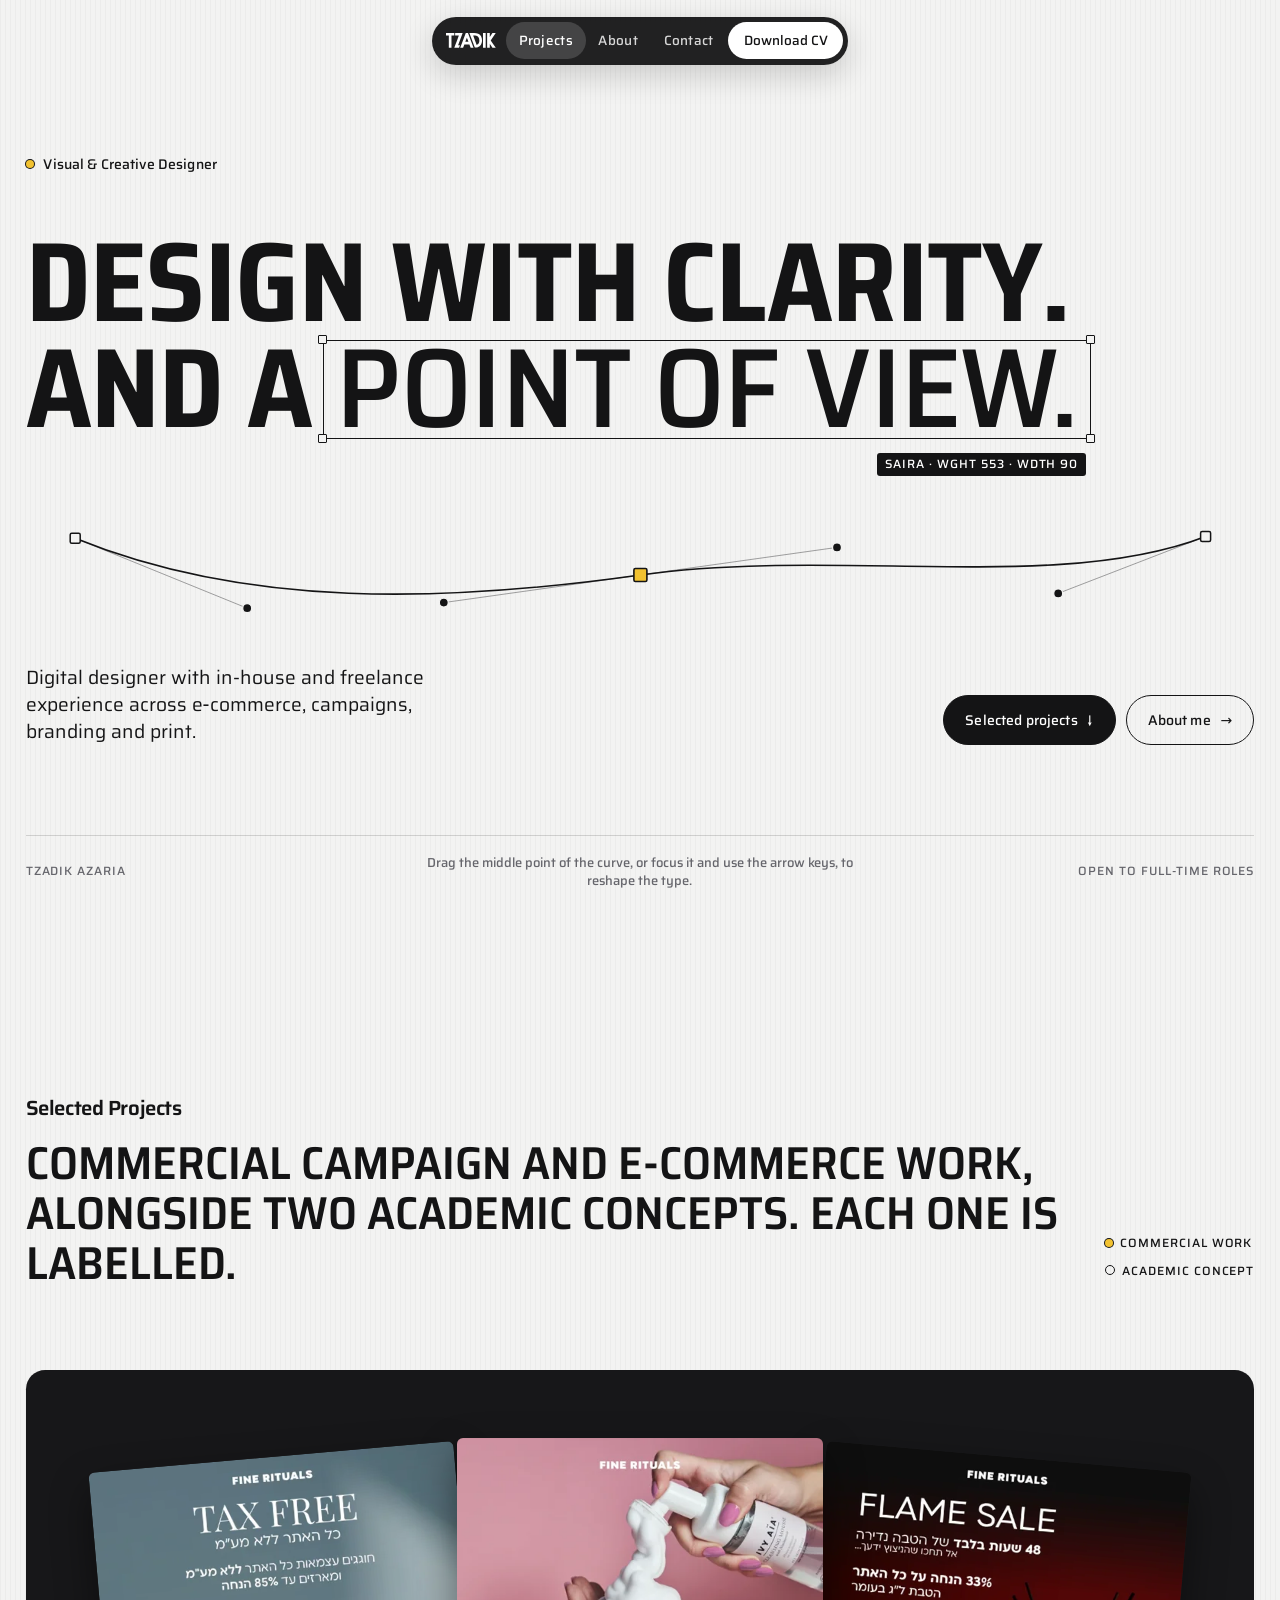
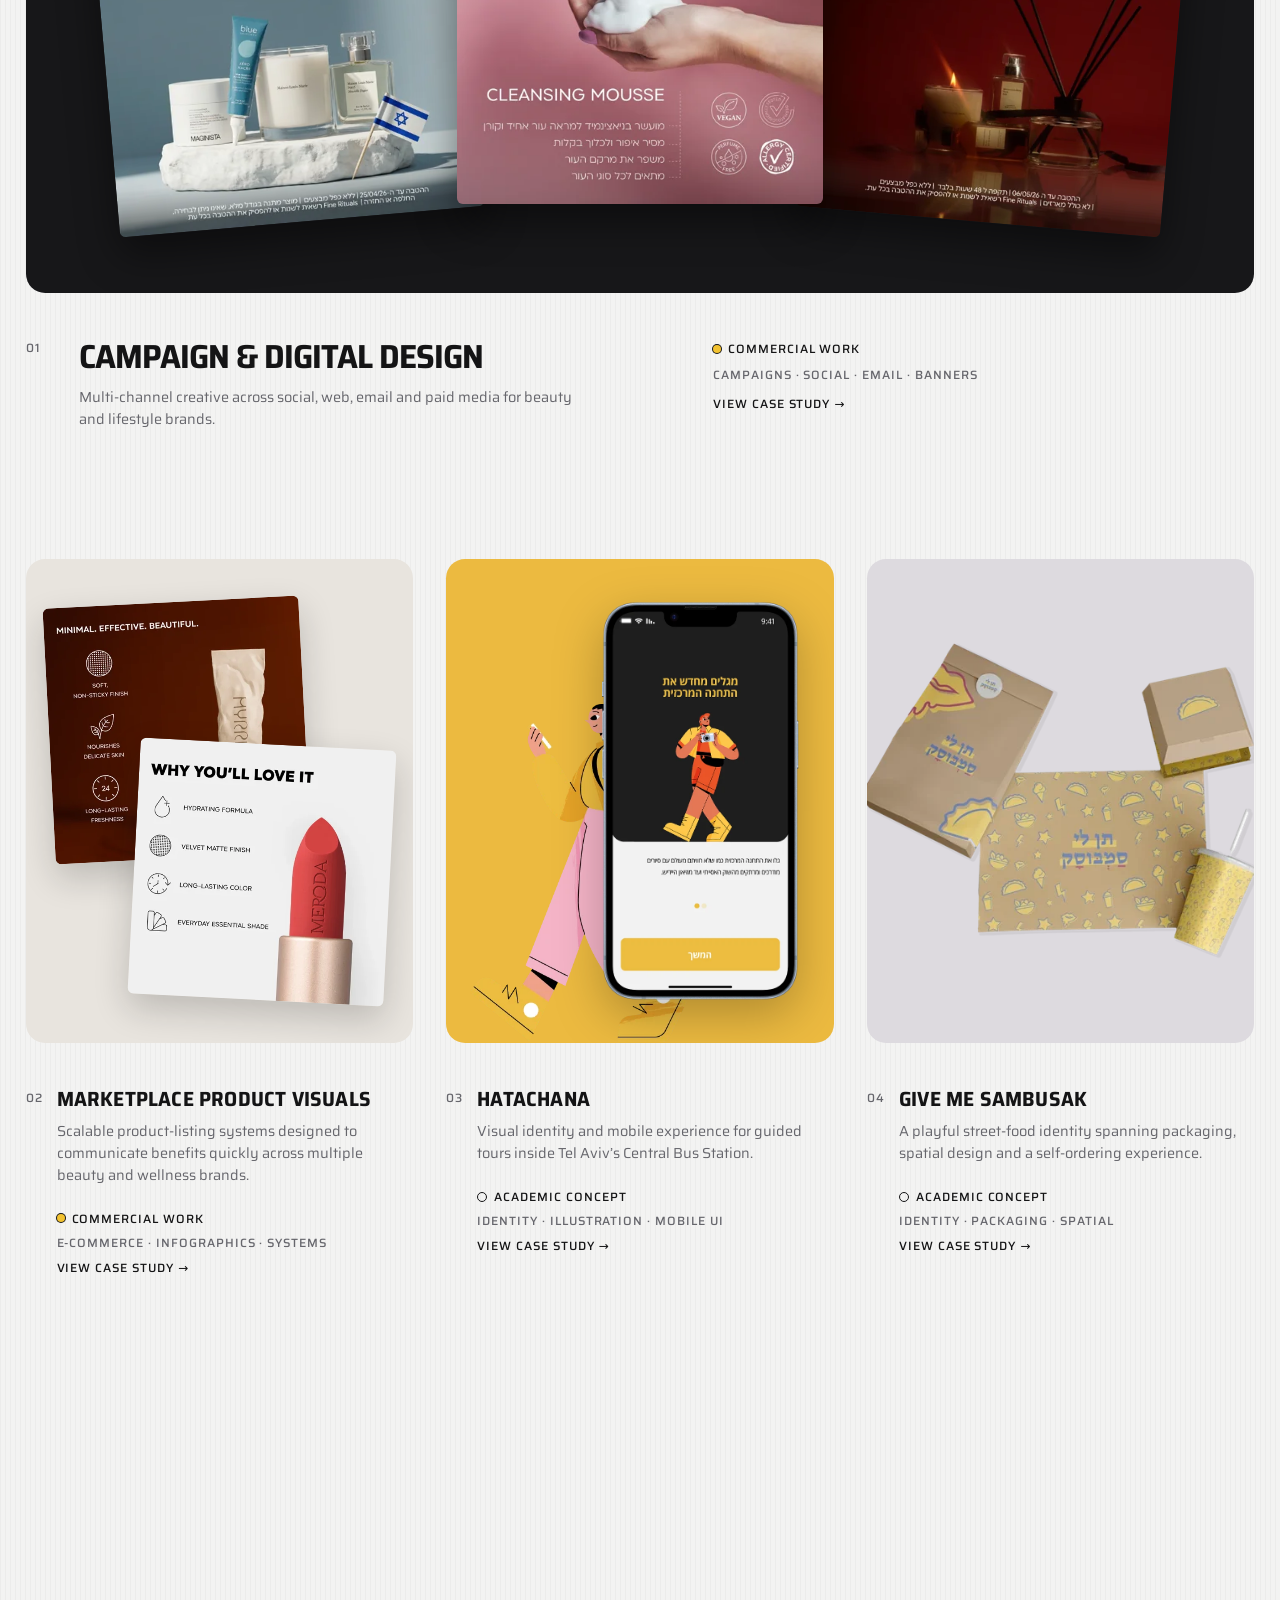
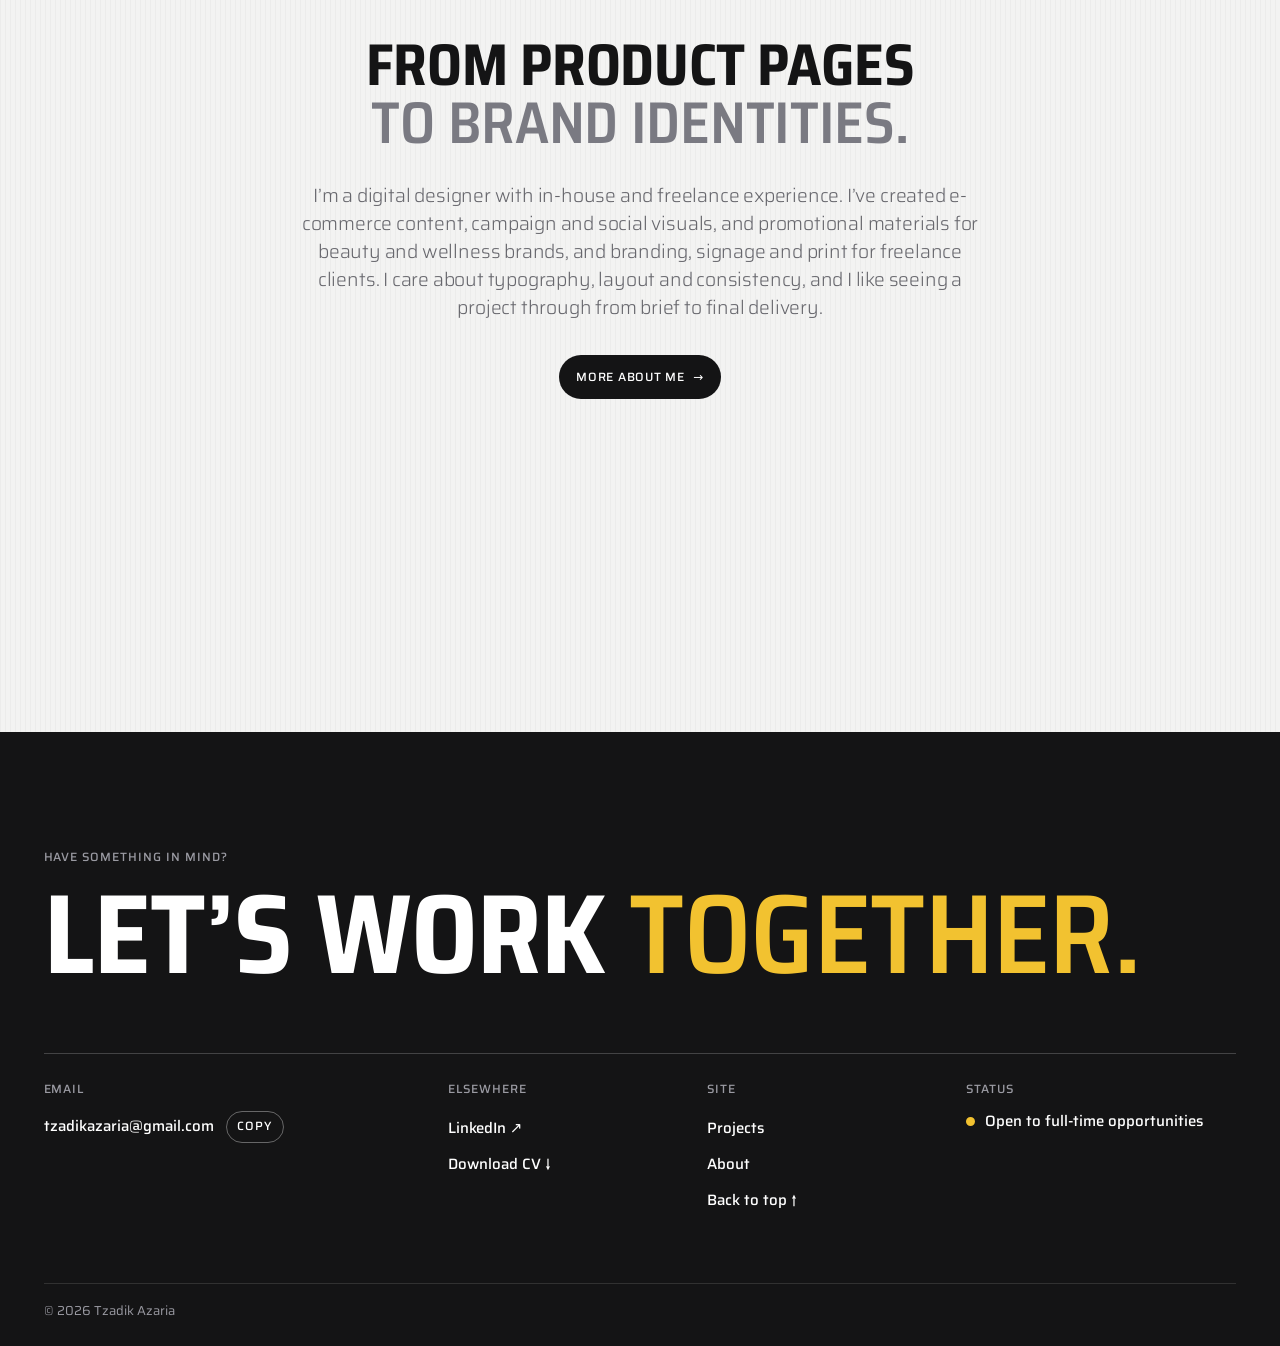
==== index.html @ 2ec0890e "PortfolioV9.11" ====
<!doctype html><html lang="en" id="top"><head><meta charset="utf-8"><meta name="viewport" content="width=device-width,initial-scale=1"><meta name="theme-color" content="#F3F3F2"><meta name="description" content="Portfolio of Tzadik Azaria, a digital designer with in-house and freelance experience in e-commerce, campaigns, branding and print."><meta property="og:title" content="Tzadik Azaria — Visual &amp; Creative Designer"><meta property="og:description" content="Portfolio of Tzadik Azaria, a digital designer with in-house and freelance experience in e-commerce, campaigns, branding and print."><meta property="og:type" content="website"><meta property="og:image" content="https://SITE_URL_PLACEHOLDER/assets/og/og-home.jpg"><meta property="og:image:width" content="1200"><meta property="og:image:height" content="630"><meta property="og:image:alt" content="Selected work by Tzadik Azaria"><meta name="twitter:card" content="summary_large_image"><meta name="twitter:image" content="https://SITE_URL_PLACEHOLDER/assets/og/og-home.jpg"><title>Tzadik Azaria — Visual &amp; Creative Designer</title><link rel="icon" href="favicon-tz-light.svg" type="image/svg+xml" media="(prefers-color-scheme: light)"><link rel="icon" href="favicon-tz-dark.svg" type="image/svg+xml" media="(prefers-color-scheme: dark)"><link rel="apple-touch-icon" href="apple-touch-icon-v94.png"><link rel="stylesheet" href="styles.css"><link rel="stylesheet" href="theme.css"><link rel="stylesheet" href="v9.css"><script src="app.js" defer></script></head><body class="home"><a class="skip" href="#main">Skip to content</a>
<header class="site-header" id="siteheader"><div class="hdr"><a class="brand" href="index.html" aria-label="Tzadik Azaria — home"><svg class="logo" role="img" aria-label="Tzadik" viewBox="0 0 117 35" fill="currentColor" xmlns="http://www.w3.org/2000/svg"> <path d="M37.1564 4.64562L37.1545 4.65131L28.2211 28.5096H32.526L30.4352 34.5H19.3094L21.0225 29.9664L24.1695 21.6005L25.112 19.0617L25.1129 19.0589L29.9721 6.03693H21.3063V0H38.8818L37.1564 4.64562Z" /> <path d="M19.3892 5.90406H12.797V34.4943H6.59402V5.90406H0V0.000949054H19.3892V5.90406Z" /> <path fill-rule="evenodd" clip-rule="evenodd" d="M49.2473 0.000949054H51.3106L64.2339 34.4943H57.5146L54.563 26.5631H42.8536L39.9011 34.4943H33.1799L46.1534 0.000949054H48.2233L48.7368 0L49.2473 0.000949054ZM45.0649 20.622H52.3593L48.7235 10.8401L45.0649 20.622Z" /> <path d="M102.191 9.38994L108.365 0.000949054H116.034L104.317 17.2861L116.101 34.4943H108.37L102.191 25.1822V34.4943H95.9863V0.000949054H102.191V9.38994Z" /> <path d="M92.5897 34.4934H86.3867V0H92.5897V34.4934Z" /> <path fill-rule="evenodd" clip-rule="evenodd" d="M65.9497 0.00474527C69.5105 0.00483633 72.6817 0.639252 75.3492 1.93512C81.1321 4.70135 84.0614 10.2331 84.0615 17.2946C84.0615 17.7243 84.0494 18.1661 84.0245 18.5977L84.0235 18.6214L84.0207 18.6451L83.9941 19.0295C83.9836 19.1686 83.9687 19.3233 83.9523 19.467C83.7431 21.7793 83.1843 23.9159 82.2687 25.8114L82.2621 25.8238L82.2573 25.8361L81.9954 26.3334C81.9095 26.4908 81.8259 26.6386 81.7524 26.77L81.1422 27.8623H81.0406C79.8883 29.4922 78.4177 30.8483 76.657 31.9005L76.6465 31.9062L76.0543 32.2403C75.45 32.5647 74.8076 32.8605 74.1249 33.1144L74.1239 33.1134C73.0869 33.5118 71.9676 33.8349 70.7795 34.0568L70.5859 34.0938H67.3221L66.8077 32.6987L66.5401 31.9765L57.4102 7.74333L57.4083 7.73858L56.2514 4.64467L56.2504 4.64372L54.5174 0.00474527H65.9497ZM68.293 19.0523L68.2939 19.056L69.2363 21.5948L71.5425 27.7266C71.8018 27.6319 72.0504 27.5306 72.2875 27.421L72.2951 27.4172C72.9233 27.1299 73.4905 26.789 74.0157 26.4008C74.6381 25.9278 75.1645 25.4215 75.5997 24.8586L75.6007 24.8576C75.7712 24.6373 75.9121 24.4431 76.0268 24.2607L76.0391 24.2426L76.0505 24.2236C76.9368 22.8759 77.5154 21.1668 77.7123 19.0646L77.7161 19.0285L77.7199 18.9934C77.7447 18.7997 77.7624 18.5925 77.7712 18.3841L77.7731 18.3367L77.7778 18.2902C77.8022 18.0079 77.8034 17.7005 77.8034 17.2946C77.8034 13.8413 76.9242 11.2344 75.3985 9.426C73.9038 7.6545 71.5868 6.41146 68.2047 6.03124H63.4366L68.293 19.0523Z" /> </svg> </a><nav class="nav" id="navigation" aria-label="Main navigation"><div class="nav-main"><a href="index.html#work" aria-current="page">Projects</a><a href="about.html">About</a><a href="#contact">Contact</a></div><div class="nav-side"><a class="pill" href="assets/TzadikAzaria_CV.pdf" download="Tzadik-Azaria-CV.pdf">Download CV</a></div></nav><button class="menu-toggle" aria-expanded="false" aria-controls="navigation">Menu</button></div></header>
<main id="main">
<section class="hero2" id="hero" aria-labelledby="hero-title">
<div class="hero2-in wide"><p class="eyebrow"><i aria-hidden="true"></i>Visual &amp; Creative Designer</p>
<h1 id="hero-title"><span>Design with clarity.</span><span class="l2">And a <b class="sel">point of view.<i class="hd tl"></i><i class="hd tr"></i><i class="hd bl"></i><i class="hd br"></i><em class="dim" aria-hidden="true">W 0 × H 0</em></b></span></h1>
<svg class="vec" role="group" aria-label="Interactive curve that reshapes the headline type"><path class="vp" d=""/><path class="vh" d=""/><g class="vpts"></g></svg>
<div class="hero-row"><p class="sub">Digital designer with in-house and freelance experience across e&#8209;commerce, campaigns, branding and print.</p>
<div class="actions"><a class="cta" href="#work">Selected projects <span aria-hidden="true">↓</span></a><a class="ghost" href="about.html">About me <span aria-hidden="true">→</span></a></div></div>
<div class="hero-foot"><span>Tzadik Azaria</span><p class="hint">Drag the middle point of the curve, or focus it and use the arrow keys, to reshape the type.</p><span>Open to full-time roles</span></div></div></section>

<section class="work wrap" id="work" aria-labelledby="work-title"><div class="work-head"><p class="kicker" id="work-title">Selected Projects</p><h2 class="lede rv">Commercial campaign and e-commerce work, alongside two academic concepts. Each one is labelled.</h2><p class="work-key rv"><span class="kind real">Commercial work</span><span class="kind acad">Academic concept</span></p></div>
<div class="pj-grid">
<a class="pj feat rv" href="campaign.html"><span class="pj-m feat-m" style="--bg:#171719"><span class="trio3"><img src="assets/campaign-04.webp" srcset="assets/campaign-04-480.webp 480w, assets/campaign-04.webp 1080w" sizes="(max-width:700px) 40vw, 28vw" width="1080" height="1080" alt="Fine Rituals Tax Free campaign" loading="eager" decoding="async"><img src="assets/campaign-16.webp" srcset="assets/campaign-16-480.webp 480w, assets/campaign-16.webp 1080w" sizes="(max-width:700px) 40vw, 28vw" width="1080" height="1080" alt="Cleansing mousse campaign" loading="eager" decoding="async"><img src="assets/campaign-09.webp" srcset="assets/campaign-09-480.webp 480w, assets/campaign-09-960.webp 960w, assets/campaign-09.webp 1800w" sizes="(max-width:700px) 40vw, 28vw" width="1800" height="1800" alt="Flame Sale social campaign" loading="eager" decoding="async"></span><span class="go" aria-hidden="true">↗</span></span><span class="pj-c"><span class="pj-n">01</span><span class="pj-t"><h3>Campaign &amp; Digital Design</h3><p>Multi-channel creative across social, web, email and paid media for beauty and lifestyle brands.</p></span><span class="pj-k"><span class="kind real">Commercial work</span><span class="pj-tags">Campaigns · Social · Email · Banners</span><span class="pj-cta">View case study <i aria-hidden="true">→</i></span></span></span></a>
<a class="pj rv" href="marketplace.html"><span class="pj-m" style="--bg:#E8E4DE"><span class="mk"><img src="assets/marketplace-09.webp" srcset="assets/marketplace-09-480.webp 480w, assets/marketplace-09.webp 940w" sizes="(max-width:700px) 60vw, 24vw" width="940" height="940" alt="Beauty product listing with benefit icons" loading="lazy" decoding="async"><img src="assets/marketplace-02.webp" srcset="assets/marketplace-02-480.webp 480w, assets/marketplace-02-960.webp 960w, assets/marketplace-02.webp 1800w" sizes="(max-width:700px) 60vw, 24vw" width="1800" height="1800" alt="Lip product benefits and features" loading="lazy" decoding="async"></span><span class="go" aria-hidden="true">↗</span></span><span class="pj-c"><span class="pj-n">02</span><span class="pj-t"><h3>Marketplace Product Visuals</h3><p>Scalable product-listing systems designed to communicate benefits quickly across multiple beauty and wellness brands.</p></span><span class="pj-k"><span class="kind real">Commercial work</span><span class="pj-tags">E-commerce · Infographics · Systems</span><span class="pj-cta">View case study <i aria-hidden="true">→</i></span></span></span></a>
<a class="pj rv" href="hatachana.html"><span class="pj-m" style="--bg:#ECBA40"><span class="ht"><img src="assets/hatachana-01.webp" srcset="assets/hatachana-01.webp 347w" sizes="(max-width:700px) 40vw, 14vw" width="347" height="542" alt="Illustrated urban explorer" loading="lazy" decoding="async"><img src="assets/home-05.webp" srcset="assets/home-05.webp 487w" sizes="(max-width:700px) 40vw, 16vw" width="487" height="983" alt="Hatachana mobile tour experience" loading="lazy" decoding="async"></span><span class="go" aria-hidden="true">↗</span></span><span class="pj-c"><span class="pj-n">03</span><span class="pj-t"><h3>Hatachana</h3><p>Visual identity and mobile experience for guided tours inside Tel Aviv’s Central Bus Station.</p></span><span class="pj-k"><span class="kind acad">Academic concept</span><span class="pj-tags">Identity · Illustration · Mobile UI</span><span class="pj-cta">View case study <i aria-hidden="true">→</i></span></span></span></a>
<a class="pj rv" href="sambusak.html"><span class="pj-m" style="--bg:#DDDADF"><span class="sb"><img src="assets/home-07-cut.webp" srcset="assets/home-07-cut-480.webp 480w, assets/home-07-cut-960.webp 960w, assets/home-07-cut.webp 1153w" sizes="(max-width:700px) 90vw, 32vw" width="1153" height="904" alt="Give Me Sambusak brand packaging" loading="lazy" decoding="async"></span><span class="go" aria-hidden="true">↗</span></span><span class="pj-c"><span class="pj-n">04</span><span class="pj-t"><h3>Give Me Sambusak</h3><p>A playful street-food identity spanning packaging, spatial design and a self-ordering experience.</p></span><span class="pj-k"><span class="kind acad">Academic concept</span><span class="pj-tags">Identity · Packaging · Spatial</span><span class="pj-cta">View case study <i aria-hidden="true">→</i></span></span></span></a>
</div></section>

<section class="about-strip wrap"><h2 class="rv">From product pages<br><em>to brand identities.</em></h2><p class="rv">I’m a digital designer with in-house and freelance experience. I’ve created e-commerce content, campaign and social visuals, and promotional materials for beauty and wellness brands, and branding, signage and print for freelance clients. I care about typography, layout and consistency, and I like seeing a project through from brief to final delivery.</p><a class="text-link rv" href="about.html">More about me <span aria-hidden="true">→</span></a></section></main>
<footer class="footer" id="contact"><div class="wrap"><p class="eyebrow">Have something in mind?</p><a class="footer-title" href="mailto:tzadikazaria@gmail.com">Let’s work <em>together.</em></a>
<div class="footer-grid">
<div class="fg-mail"><p class="fl">Email</p><span class="mail"><a href="mailto:tzadikazaria@gmail.com">tzadikazaria@gmail.com</a><button class="copy" type="button" data-copy="tzadikazaria@gmail.com" aria-label="Copy email address">Copy</button></span></div>
<div><p class="fl">Elsewhere</p><ul><li><a href="https://www.linkedin.com/in/tzadik-azaria" target="_blank" rel="noopener noreferrer">LinkedIn ↗</a></li><li><a href="assets/TzadikAzaria_CV.pdf" download="Tzadik-Azaria-CV.pdf">Download CV ↓</a></li></ul></div>
<div><p class="fl">Site</p><ul><li><a href="index.html#work">Projects</a></li><li><a href="about.html">About</a></li><li><a href="#top">Back to top ↑</a></li></ul></div>
<div class="fg-status"><p class="fl">Status</p><p class="fstatus">Open to full-time opportunities</p></div>
</div>
<p class="fcopy">© 2026 Tzadik Azaria</p></div></footer>
<dialog class="lightbox" aria-label="Project image viewer"><button class="lightbox-close" aria-label="Close image viewer">Close ×</button><button class="lb-nav prev" aria-label="Previous image">←</button><button class="lb-nav next" aria-label="Next image">→</button><div class="lightbox-inner"><img alt=""><p></p></div></dialog></body></html>
---- styles.css ----
@import url('./fonts.css');
  
:root {
  --paper:#fff;
  --ink:#202020;
  --red:#f5051d;
  --muted:#707070;
  --line:#e6e6e6;
  --body:'DM Sans',Arial,sans-serif;
  --serif:'Archivo','Arial Narrow',Arial,sans-serif}

* {
  box-sizing:border-box}
html {
  scroll-behavior:smooth;
  scroll-padding-top:36px}
body {
  margin:0;
  background:var(--paper);
  color:var(--ink);
  font:15px/1.6 var(--body);
  -webkit-font-smoothing:antialiased}
a {
  color:inherit;
  text-decoration:none}
button {
  font:inherit;
  color:inherit;
  cursor:pointer}
img {
  display:block;
  max-width:100%;
  height:auto}
h1,h2,h3,p,figure {
  margin:0}
a,button {
  -webkit-tap-highlight-color:transparent}
a:focus-visible,button:focus-visible {
  outline:2px solid #222;
  outline-offset:6px}
::selection {
  background:#f9d6d9}
.wrap {
  width:calc(100% - 128px);
  max-width:1320px;
  margin-inline:auto}
.skip {
  position:fixed;
  z-index:100;
  top:-100px;
  left:20px;
  padding:10px 18px;
  background:#222;
  color:#fff}
.skip:focus {
  top:12px}

/* Identity and navigation */
.site-header {
  height:120px;
  display:flex;
  align-items:center;
  justify-content:space-between}
.brand img {
  width:96px;
  height:auto}
.nav {
  display:flex;
  align-items:center;
  gap:34px;
  font-size:13px}
.nav a {
  padding-block:8px;
  position:relative}
.nav a::after {
  content:'';
  position:absolute;
  left:0;
  right:100%;
  bottom:2px;
  height:1px;
  background:currentColor;
  transition:right .25s}
.nav a:hover::after,.nav a[aria-current]::after {
  right:0}
.menu-toggle {
  display:none;
  background:none;
  border:0;
  min-height:44px;
  min-width:60px}
.eyebrow {
  font-size:12px;
  color:var(--muted);
  font-weight:400;
  letter-spacing:.015em}

/* Opening statement */
.hero {
  padding-top:94px;
  padding-bottom:104px}
.hero-name {
  font-size:13px;
  color:#626262;
  margin-bottom:32px}
.hero h1 {
  font-size:clamp(50px,6.4vw,94px);
  font-weight:400;
  line-height:1.08;
  letter-spacing:-.065em}
.hero h1 em {
  font-family:var(--serif);
  font-weight:400;
  font-size:1.12em;
  letter-spacing:-.04em}
.hero-bottom {
  margin-top:52px;
  display:grid;
  grid-template-columns:1fr 1.3fr .6fr;
  gap:8%;
  align-items:end}
.hero-intro {
  max-width:360px;
  font-size:14px;
  line-height:1.7;
  color:#626262}
.hero-location {
  font-size:12px;
  color:#6b6b6b;
  text-align:right;
  line-height:1.8}
.hero-scroll {
  font-size:12px;
  width:max-content;
  padding-bottom:4px}
.hero-scroll span {
  margin-left:35px;
  display:inline-block;
  transition:transform .25s}
.hero-scroll:hover span {
  transform:translateY(5px)}

/* Selected work: images lead, annotations stay quiet */
.work {
  padding-top:0}
.section-heading {
  display:flex;
  align-items:center;
  justify-content:space-between;
  padding:20px 0;
  border-top:1px solid var(--line);
  margin-bottom:12px}
.section-heading h2,.section-heading p {
  font-size:12px;
  font-weight:400}
.section-heading p {
  color:#6b6b6b}
.work-card {
  display:block}
.project-stage {
  position:relative;
  overflow:hidden;
  background:#f5f5f5}
.featured-stage {
  height:590px;
  background:#f5f4f1;
  display:grid;
  place-items:center}
.campaign-pair {
  display:flex;
  justify-content:center;
  align-items:center;
  gap:4.5%;
  width:100%;
  padding:6.5% 12%}
.campaign-pair img {
  width:47%;
  height:auto;
  box-shadow:0 7px 24px #00000009}
.campaign-pair img:first-child {
  transform:translateY(-16px)}
.campaign-pair img:last-child {
  transform:translateY(16px)}
.project-stage img {
  transition:transform .65s cubic-bezier(.2,.7,.2,1)}
.work-card:hover .campaign-pair img:first-child,.work-card:focus-visible .campaign-pair img:first-child {
  transform:translateY(-22px)}
.work-card:hover .campaign-pair img:last-child,.work-card:focus-visible .campaign-pair img:last-child {
  transform:translateY(10px)}
.view-label {
  position:absolute;
  right:24px;
  bottom:22px;
  background:#fff;
  padding:9px 15px;
  font-size:11px;
  opacity:0;
  transform:translateY(7px);
  transition:opacity .25s,transform .25s}
.work-card:hover .view-label,.work-card:focus-visible .view-label {
  opacity:1;
  transform:translateY(0)}
.project-caption {
  display:flex;
  justify-content:space-between;
  gap:25px;
  padding-top:22px;
  align-items:start}
.project-caption h3 {
  font-size:22px;
  font-weight:500;
  letter-spacing:-.035em;
  line-height:1.3}
.project-caption p {
  font-size:12px;
  color:#6b6b6b;
  margin-top:8px}
.project-category {
  font-size:11px;
  text-align:right;
  line-height:1.8;
  color:#6b6b6b}
.project-index {
  font-size:11px;
  color:#6b6b6b;
  padding-top:5px}
.project-grid {
  display:grid;
  grid-template-columns:1.07fr 1fr;
  column-gap:7%;
  margin-top:92px;
  align-items:start}
.market-stage {
  height:500px;
  background:#f1f1ef;
  display:flex;
  align-items:center;
  justify-content:center;
  padding:9%;
  gap:0}
.market-one {
  width:62%;
  transform:translate(5%,-8%);
  box-shadow:0 5px 20px #0000000c}
.market-two {
  width:62%;
  transform:translate(-5%,12%);
  box-shadow:0 5px 20px #0000000c}
.work-card:hover .market-one {
  transform:translate(5%,-11%)}
.work-card:hover .market-two {
  transform:translate(-5%,9%)}
.hatachana-card {
  margin-top:120px}
.hatachana-stage {
  height:500px;
  background:#f7e6ac;
  display:flex;
  align-items:center;
  justify-content:center;
  gap:1%;
  padding:10% 7%}
.hat-character {
  width:38%;
  height:72%;
  object-fit:contain;
  align-self:end}
.hat-phone {
  width:47%;
  height:92%;
  object-fit:contain}
.work-card:hover .hat-phone {
  transform:translateY(-7px)}
.small-category {
  font-size:10px;
  color:#6b6b6b;
  margin-top:15px}
.sambusak-card {
  margin-top:96px;
  width:83%}
.sambusak-stage {
  height:580px;
  background:#f2f3f7;
  display:flex;
  align-items:center;
  justify-content:center;
  padding:5% 9%}
.sambusak-art {
  width:85%;
  height:100%;
  object-fit:contain}
.work-card:hover .sambusak-art {
  transform:scale(1.025)}

/* Personal introduction */
.about-strip {
  display:grid;
  grid-template-columns:1fr 2fr;
  gap:9%;
  margin-top:150px;
  margin-bottom:140px;
  padding-top:40px;
  border-top:1px solid var(--line)}
.about-strip h2 {
  font-size:clamp(30px,3.7vw,54px);
  font-weight:400;
  letter-spacing:-.05em;
  line-height:1.18}
.about-strip p:not(.eyebrow) {
  max-width:475px;
  color:#707070;
  font-size:14px;
  line-height:1.8;
  margin-top:25px}
.text-link {
  display:inline-block;
  font-size:12px;
  border-bottom:1px solid #999;
  padding-bottom:6px;
  margin-top:28px}
.text-link span {
  margin-left:26px}
.text-link:hover {
  border-color:#222}

/* A white, editorial footer */
.footer {
  border-top:1px solid var(--line);
  padding-top:35px;
  padding-bottom:28px}
.footer-top {
  display:flex;
  justify-content:space-between;
  align-items:center}
.availability {
  font-size:11px;
  color:#6b6b6b}
.availability:before {
  content:'';
  width:5px;
  height:5px;
  border-radius:50%;
  background:#738a72;
  display:inline-block;
  margin-right:8px;
  vertical-align:2px}
.footer-title {
  display:flex;
  justify-content:space-between;
  align-items:center;
  font-size:clamp(38px,5.5vw,78px);
  font-weight:400;
  line-height:1.2;
  letter-spacing:-.06em;
  padding:35px 0 65px}
.footer-title span {
  font-size:.8em;
  font-weight:400;
  transition:transform .25s}
.footer-title:hover span {
  transform:translate(5px,-5px)}
.footer-bottom {
  display:flex;
  justify-content:space-between;
  align-items:center;
  gap:20px;
  border-top:1px solid var(--line);
  padding-top:22px;
  font-size:11px;
  color:#666}
.footer-links {
  display:flex;
  gap:28px}
.footer-bottom a:hover {
  text-decoration:underline;
  text-underline-offset:5px}
.copyright {
  color:#6b6b6b}

/* Project pages */
.project-header {
  padding:38px 0 42px}
.back-link {
  font-size:11px;
  color:#6b6b6b;
  display:inline-block;
  margin-bottom:52px}
.project-title-row {
  display:flex;
  justify-content:space-between;
  align-items:end;
  gap:35px}
.project-title {
  font:400 clamp(42px,5.3vw,78px)/1.08 var(--body);
  letter-spacing:-.055em}
.project-title em {
  font-family:var(--serif);
  font-weight:400;
  font-size:1.05em;
  letter-spacing:-.02em}
.project-title-row .eyebrow {
  font-size:10px;
  text-align:right;
  line-height:1.8;
  padding-bottom:5px}
.case-hero {
  width:calc(100% - 128px);
  max-width:1320px;
  margin:0 auto 70px;
  height:min(54vw,700px);
  min-height:320px;
  display:flex;
  align-items:center;
  justify-content:center;
  overflow:hidden;
  position:relative}
.case-hero img {
  object-fit:contain}
.case-hero.campaign {
  background:#f5f4f1;
  padding:6%;
  gap:3%}
.case-hero.campaign img {
  width:31%;
  height:auto;
  box-shadow:0 5px 20px #00000008}
.case-hero.campaign img:nth-child(2) {
  transform:translateY(-7%)}
.case-hero.marketplace {
  background:#f1f1ef;
  gap:3%;
  padding:7%}
.case-hero.marketplace img {
  width:31%;
  height:auto;
  box-shadow:0 5px 20px #00000008}
.case-hero.marketplace img:nth-child(2) {
  transform:translateY(-7%)}
.case-hero.hatachana {
  background:#f7e6ac;
  padding:6%;
  gap:4%}
.case-hero.hatachana img {
  width:27%;
  height:92%}
.case-hero.hatachana img:nth-child(2) {
  height:78%;
  align-self:end}
.case-hero.sambusak {
  background:#f2f3f7;
  padding:5%}
.case-hero.sambusak img {
  width:88%;
  height:100%}
.project-summary {
  display:grid;
  grid-template-columns:1fr 1.6fr;
  gap:12%;
  margin-top:0;
  margin-bottom:110px}
.facts {
  display:grid;
  grid-template-columns:1fr 1fr;
  gap:24px;
  margin:0}
.facts dt {
  font-size:10px;
  color:#6b6b6b;
  margin-bottom:5px}
.facts dd {
  font-size:12px;
  margin:0}
.lead {
  font-size:clamp(23px,2.3vw,34px);
  font-weight:400;
  line-height:1.35;
  letter-spacing:-.035em}
.detail {
  font-size:14px;
  color:#727272;
  line-height:1.8;
  margin-top:22px}
.case-section {
  margin-top:90px;
  margin-bottom:110px}
.case-section-header {
  display:grid;
  grid-template-columns:1fr 1fr;
  gap:12%;
  align-items:end;
  margin-bottom:36px}
.case-section-header h2 {
  font:400 clamp(28px,3vw,44px)/1.17 var(--body);
  letter-spacing:-.04em}
.case-section-header em {
  font-family:var(--serif);
  font-size:1.1em;
  font-weight:400;
  letter-spacing:-.02em}
.case-section-header p {
  font-size:13px;
  line-height:1.8;
  color:#727272;
  max-width:440px}
.image-grid {
  display:grid;
  grid-template-columns:repeat(3,1fr);
  gap:24px;
  align-items:start}
.image-grid.two {
  grid-template-columns:1fr 1fr}
.image-button {
  border:0;
  background:none;
  padding:0;
  width:100%;
  display:block;
  position:relative}
.image-button img {
  width:100%;
  height:auto}
.image-button:after {
  content:'↗';
  position:absolute;
  bottom:12px;
  right:12px;
  display:grid;
  place-items:center;
  width:32px;
  height:32px;
  background:#fff;
  color:#222;
  opacity:0;
  transition:opacity .2s}
.image-button:hover:after,.image-button:focus-visible:after {
  opacity:1}
.image-note {
  font-size:10px;
  color:#6b6b6b!important;
  display:flex;
  justify-content:space-between;
  margin-top:16px}
.case-band {
  background:#f7f7f7;
  color:#222;
  padding:70px 0;
  margin-block:100px}
.flame-grid {
  display:grid;
  grid-template-columns:.62fr 1.38fr;
  gap:42px;
  align-items:center}
.flame-grid img {
  max-height:800px;
  object-fit:contain}
.flame-right {
  display:grid;
  gap:30px}
.system-notes {
  display:grid;
  grid-template-columns:repeat(3,1fr);
  gap:36px;
  margin-top:60px}
.system-notes article {
  border-top:1px solid var(--line);
  padding-top:18px}
.system-notes .number {
  font-size:11px;
  color:#6b6b6b}
.system-notes h3 {
  font-size:16px;
  font-weight:500;
  margin:24px 0 10px}
.system-notes p {
  font-size:12px;
  line-height:1.8;
  color:#6b6b6b}
.next-project {
  border-top:1px solid var(--line);
  padding:30px 0 90px}
.next-project a {
  display:flex;
  justify-content:space-between;
  gap:35px;
  font-size:clamp(28px,4vw,58px);
  line-height:1.15;
  letter-spacing:-.045em;
  margin-top:25px}
.next-project a span {
  transition:transform .25s}
.next-project a:hover span {
  transform:translate(5px,-5px)}
.character-stage {
  background:#fbf5e5;
  display:flex;
  justify-content:center;
  gap:15%;
  padding:60px}
.character-stage img {
  height:430px;
  max-width:35%;
  object-fit:contain}
.phone-stage {
  display:flex;
  gap:9%;
  justify-content:center;
  background:#f5f5f5;
  padding:65px 6%}
.phone-stage .image-button {
  width:25%}
.phone-stage img {
  width:100%;
  max-height:590px;
  object-fit:contain}
.brand-system {
  background:#f4f5fa;
  padding:8%;
  display:grid;
  grid-template-columns:1fr 1fr;
  gap:10%;
  align-items:center}
.brand-system img {
  max-height:500px;
  object-fit:contain}
.spatial-grid {
  display:grid;
  grid-template-columns:1fr 1.2fr 1fr;
  gap:22px;
  align-items:center}
.spatial-grid img {
  height:480px;
  object-fit:cover}
.tablet-stage {
  background:#f4f4f4;
  padding:50px}
.tablet-stage img {
  max-height:740px;
  object-fit:contain}

/* About */
.about-page {
  padding:75px 0 110px}
.about-hero {
  display:grid;
  grid-template-columns:1.45fr 1fr;
  gap:12%;
  align-items:end;
  padding-bottom:100px}
.about-hero h1 {
  font-size:clamp(40px,5.4vw,78px);
  font-weight:400;
  line-height:1.1;
  letter-spacing:-.055em;
  margin-top:30px}
.about-hero h1 em {
  font-family:var(--serif);
  font-weight:400;
  font-size:1.06em;
  letter-spacing:-.025em}
.about-intro {
  font-size:16px;
  line-height:1.8;
  color:#666;
  padding-bottom:5px}
.about-story,.experience-section {
  display:grid;
  grid-template-columns:1fr 2fr;
  gap:12%;
  padding-top:34px;
  border-top:1px solid var(--line);
  margin-bottom:85px}
.about-story p:not(.eyebrow) {
  font-size:16px;
  line-height:1.8;
  margin-bottom:24px;
  max-width:680px}
.experience-list article+article {
  margin-top:36px;
  border-top:1px solid var(--line);
  padding-top:26px}
.experience-list h2 {
  font-size:20px;
  letter-spacing:-.02em;
  font-weight:500;
  margin-bottom:12px}
.experience-list p {
  font-size:14px;
  line-height:1.8;
  color:#727272;
  max-width:630px}
.about-lists {
  border-top:1px solid var(--line);
  padding-top:34px;
  display:grid;
  grid-template-columns:1.2fr 1.1fr 1fr;
  gap:7%}
.about-lists h2 {
  font-size:12px;
  color:#6b6b6b;
  font-weight:400;
  margin-bottom:25px}
.about-lists ul {
  padding:0;
  margin:0;
  list-style:none;
  font-size:14px;
  line-height:1.9}
.about-lists p {
  font-size:14px;
  line-height:1.9}
.education-note {
  color:#6b6b6b;
  margin-top:14px}

/* Image viewer */
.lightbox {
  padding:60px 30px 25px;
  width:100vw;
  height:100dvh;
  max-width:100vw;
  max-height:100dvh;
  border:0;
  background:#fffffffa;
  color:#222}
.lightbox::backdrop {
  background:#fff}
.lightbox-inner {
  height:100%;
  display:flex;
  flex-direction:column;
  align-items:center;
  justify-content:center;
  gap:18px}
.lightbox img {
  max-height:calc(100dvh - 150px);
  max-width:95%;
  object-fit:contain}
.lightbox p {
  font-size:12px;
  color:#6b6b6b}
.lightbox-close {
  position:absolute;
  right:28px;
  top:18px;
  border:0;
  background:white;
  padding:10px 16px;
  min-height:44px}

@media(max-width:1000px) {
  .wrap,.case-hero {
  width:calc(100% - 80px)}
.hero {
  padding-top:65px;
  padding-bottom:80px}
.hero-bottom {
  gap:5%;
  grid-template-columns:.8fr 1.4fr .6fr}
.featured-stage {
  height:460px}
.market-stage,.hatachana-stage {
  height:400px}
.sambusak-stage {
  height:460px}
.project-caption h3 {
  font-size:19px}
.about-strip {
  margin-block:100px}
.about-hero {
  gap:8%}
.about-intro {
  font-size:14px}
.project-title-row {
  gap:20px}
.project-title-row .eyebrow {
  max-width:210px}
.case-hero {
  min-height:340px}
.spatial-grid img {
  height:360px}
}

@media(max-width:700px) {
  .wrap,.case-hero {
  width:calc(100% - 40px)}
.site-header {
  height:92px;
  position:relative;
  z-index:10}
.brand img {
  width:84px}
.menu-toggle {
  display:block;
  font-size:12px}
.nav {
  display:none;
  position:absolute;
  top:85px;
  left:-20px;
  right:-20px;
  background:#fff;
  border-bottom:1px solid var(--line);
  padding:20px;
  flex-direction:column;
  align-items:start;
  gap:10px}
.nav.is-open {
  display:flex}
.nav a {
  font-size:21px;
  width:100%;
  padding-block:8px}
.hero {
  padding-top:55px;
  padding-bottom:70px}
.hero-name {
  font-size:11px;
  margin-bottom:24px;
  max-width:250px}
.hero h1 {
  font-size:clamp(36px,8.6vw,60px);
  letter-spacing:-.055em;
  line-height:1.16}
.hero-bottom {
  margin-top:32px;
  display:flex;
  flex-wrap:wrap;
  gap:25px;
  align-items:end}
.hero-intro {
  order:0;
  width:100%;
  max-width:320px;
  font-size:13px;
  line-height:1.8}
.hero-scroll {
  order:1;
  font-size:11px;
  margin-top:6px}
.hero-location {
  order:2;
  margin-left:auto;
  font-size:10px}
.section-heading {
  padding-block:17px;
  margin-bottom:4px}
.section-heading h2,.section-heading p {
  font-size:11px}
.featured-stage {
  height:350px}
.campaign-pair {
  padding:8% 7%;
  gap:5%}
.campaign-pair img {
  width:46%}
.project-caption {
  padding-top:18px;
  gap:15px}
.project-caption h3 {
  font-size:19px}
.project-caption p {
  font-size:11px;
  line-height:1.7;
  max-width:250px}
.project-category {
  font-size:9px;
  line-height:1.7;
  min-width:75px;
  max-width:110px}
.project-grid {
  grid-template-columns:1fr;
  gap:46px;
  margin-top:46px}
.market-stage {
  height:410px}
.hatachana-card {
  margin-top:0}
.hatachana-stage {
  height:440px}
.sambusak-card {
  width:100%;
  margin-top:46px}
.sambusak-stage {
  height:360px;
  padding:5%}
.small-category {
  margin-top:12px;
  font-size:10px}
.view-label {
  opacity:1;
  transform:none;
  right:14px;
  bottom:14px;
  padding:7px 10px;
  font-size:10px}
.about-strip {
  grid-template-columns:1fr;
  gap:25px;
  margin:80px auto 85px;
  padding-top:25px}
.about-strip h2 {
  font-size:32px;
  line-height:1.2}
.about-strip p:not(.eyebrow) {
  font-size:13px;
  margin-top:22px}
.text-link {
  font-size:12px;
  margin-top:22px}
.footer {
  padding-top:28px}
.footer-top {
  align-items:start;
  gap:30px}
.footer-top .eyebrow,.availability {
  font-size:10px}
.availability {
  max-width:125px;
  text-align:right}
.availability:before {
  margin-right:5px}
.footer-title {
  font-size:clamp(28px,7.8vw,47px);
  padding:30px 0 40px;
  gap:15px;
  letter-spacing:-.05em}
.footer-bottom {
  flex-wrap:wrap;
  gap:18px;
  font-size:10px;
  padding-top:20px}
.footer-links {
  gap:18px}
.copyright {
  width:100%;
  padding-top:6px}
.project-header {
  padding:25px 0 28px}
.back-link {
  margin-bottom:30px;
  font-size:10px}
.project-title-row {
  display:block}
.project-title {
  font-size:clamp(36px,10.5vw,60px);
  line-height:1.1}
.project-title-row .eyebrow {
  text-align:left;
  font-size:9px;
  margin-top:20px;
  max-width:none}
.case-hero {
  height:370px;
  min-height:0;
  margin-bottom:34px}
.case-hero.campaign,.case-hero.marketplace {
  padding:4%;
  gap:2%}
.case-hero.campaign img,.case-hero.marketplace img {
  width:33%}
.case-hero.hatachana {
  padding:5%;
  gap:3%;
  height:400px}
.case-hero.hatachana img {
  width:30%;
  height:80%}
.case-hero.hatachana img:nth-child(2) {
  height:63%;
  align-self:center}
.case-hero.sambusak {
  padding:2%;
  height:350px}
.case-hero.sambusak img {
  width:95%}
.project-summary {
  grid-template-columns:1fr;
  gap:30px;
  margin-bottom:65px}
.facts {
  gap:20px}
.facts dt {
  font-size:9px}
.facts dd {
  font-size:11px}
.lead {
  font-size:23px;
  line-height:1.4}
.detail {
  font-size:13px;
  margin-top:18px}
.case-section {
  margin-top:65px;
  margin-bottom:70px}
.case-section-header {
  grid-template-columns:1fr;
  gap:20px;
  margin-bottom:25px}
.case-section-header h2 {
  font-size:30px}
.case-section-header p {
  font-size:13px}
.image-grid,.image-grid.two {
  grid-template-columns:1fr 1fr;
  gap:12px}
.image-grid>.image-button:last-child:nth-child(odd) {
  grid-column:1/-1;
  width:72%;
  justify-self:center}
.image-note {
  font-size:9px;
  gap:15px;
  line-height:1.7}
.case-band {
  padding:40px 0;
  margin-block:60px}
.flame-grid {
  gap:15px;
  grid-template-columns:.7fr 1.3fr}
.flame-right {
  gap:15px}
.system-notes {
  grid-template-columns:1fr;
  gap:24px;
  margin-top:35px}
.system-notes article {
  display:grid;
  grid-template-columns:30px 1fr;
  gap:0 15px}
.system-notes .number {
  grid-row:span 2;
  padding-top:3px}
.system-notes h3 {
  margin:0 0 8px;
  font-size:15px}
.system-notes p {
  font-size:12px}
.next-project {
  padding:25px 0 60px}
.next-project a {
  font-size:31px;
  gap:25px}
.character-stage {
  padding:35px 15px;
  gap:12%}
.character-stage img {
  max-width:40%;
  height:280px}
.phone-stage {
  padding:35px 5%;
  gap:6%}
.phone-stage .image-button {
  width:29%}
.brand-system {
  grid-template-columns:1fr;
  gap:35px;
  padding:10%}
.brand-system img {
  max-height:280px;
  justify-self:center}
.spatial-grid {
  gap:10px}
.spatial-grid img {
  height:240px}
.tablet-stage {
  padding:20px}
.about-page {
  padding:45px 0 70px}
.about-hero {
  grid-template-columns:1fr;
  gap:30px;
  padding-bottom:50px}
.about-hero h1 {
  font-size:clamp(38px,10.2vw,60px);
  margin-top:22px}
.about-intro {
  font-size:14px;
  max-width:480px}
.about-story,.experience-section {
  grid-template-columns:1fr;
  gap:25px;
  padding-top:25px;
  margin-bottom:50px}
.about-story p:not(.eyebrow) {
  font-size:14px;
  line-height:1.8}
.experience-list h2 {
  font-size:18px}
.experience-list p {
  font-size:13px}
.about-lists {
  grid-template-columns:1fr 1fr;
  gap:35px 25px}
.about-lists h2 {
  font-size:11px;
  margin-bottom:18px}
.about-lists ul,.about-lists p {
  font-size:12px}
.lightbox {
  padding:65px 12px 25px}
.lightbox img {
  max-width:100%}
.lightbox p {
  font-size:11px;
  text-align:center}
}

@media(prefers-reduced-motion:reduce) {
  html {
  scroll-behavior:auto}
*,*:before,*:after {
  transition:none!important;
  animation:none!important}
.work-card:hover img,.work-card:focus-visible img {
  transform:none!important}
}
---- theme.css ----
/* =========================================================================
   THEME — "Hey, I'm Tzadik" (Concept C applied to the full site)
   Loaded after styles.css. Quiet striped page, heavy condensed Archivo for
   display, DM Mono for small labels, DM Sans for reading text.
   ========================================================================= */
:root{
  --paper:#F3F3F2; --ink:#141415; --mute:#66666C; --line:rgba(20,20,21,.16);
  --red:#E5091F; --yel:#ECBA40; --blue:#6C89C5; --pink:#C25981;
  --disp:'Archivo','Arial Narrow',Arial,sans-serif; --mono:'DM Mono',ui-monospace,Menlo,monospace;
  --ease:cubic-bezier(.2,.8,.2,1);
}
html{scroll-padding-top:90px}
body{background-color:var(--paper);color:var(--ink);
  background-image:repeating-linear-gradient(90deg,rgba(20,20,21,.03) 0 1px,transparent 1px 5px);
  overflow-x:hidden}
::selection{background:var(--red);color:#fff}
a:focus-visible,button:focus-visible{outline:2px solid var(--red);outline-offset:4px}
.wrap{width:calc(100% - clamp(36px,6.8vw,112px));max-width:1160px}
.mono,.eyebrow,.facts dt,.image-note,.system-notes .number,.about-lists h2,.small-category,.back-link{font-family:var(--mono);text-transform:uppercase;letter-spacing:.06em;font-weight:400}
.hv,.project-title,.case-section-header h2,.next-project a,.footer-title,.about-hero h1,.about-strip h2,.section-heading h2,.hd{font-family:var(--disp);font-weight:900;font-stretch:62%;text-transform:uppercase;line-height:.92;letter-spacing:-.005em}
.project-title em,.case-section-header h2 em,.about-hero h1 em,.hd em{font-family:inherit;font-style:normal;font-weight:inherit;font-size:1em;letter-spacing:inherit;color:var(--red)}

/* ---- header: floating pill menu ------------------------------------------ */
.site-header{position:fixed;top:clamp(10px,1.3vw,18px);left:0;right:0;z-index:300;display:flex;justify-content:center;width:100%;max-width:none;margin:0;padding:0;height:auto;background:none;box-shadow:none;pointer-events:none}
.site-header.s{background:none;box-shadow:none;-webkit-backdrop-filter:none;backdrop-filter:none}
.hdr{pointer-events:auto;display:flex;align-items:center;gap:clamp(16px,2.6vw,38px);width:auto;max-width:calc(100% - 24px);height:auto;margin:0;padding:6px 6px 6px clamp(16px,1.6vw,22px);border-radius:99px;background:rgba(255,255,255,.84);-webkit-backdrop-filter:blur(14px) saturate(1.5);backdrop-filter:blur(14px) saturate(1.5);box-shadow:0 8px 30px rgba(20,20,21,.13),0 0 0 1px rgba(20,20,21,.06)}
.brand{display:block;justify-self:auto}
.brand img{width:clamp(62px,4.9vw,74px);height:auto;display:block}
.nav{display:flex;align-items:center;gap:clamp(12px,1.8vw,26px);font-family:var(--mono);font-size:max(12px,.8vw);letter-spacing:.06em;text-transform:uppercase}
.nav-main{display:flex;gap:2px;justify-self:auto}
.nav-side{display:flex;align-items:center;justify-self:auto}
.nav a{position:relative;padding:.7em 1.05em;border-radius:99px;transition:background .2s,color .2s}
.nav a::after{display:none}
.nav-main a:hover{background:rgba(20,20,21,.07);color:var(--ink)}
.nav-main a[aria-current]{background:rgba(255,255,255,.16);color:#fff}
.nav .pill{padding:.75em 1.25em;background:var(--ink);color:#fff}
.nav .pill:hover{background:var(--red);color:#fff}
.menu-toggle{display:none;font-family:var(--mono);font-size:12px;letter-spacing:.06em;text-transform:uppercase;border:0;border-radius:99px;padding:0 1.2em;min-height:38px;background:var(--ink);color:#fff}
body.inner main{padding-top:92px}

/* ---- home hero: colour block + draggable cut-outs --------------------------------- */
.hero2{position:relative;background:var(--red);color:#fff;min-height:min(100svh,880px);display:grid;place-items:center;text-align:center;overflow:hidden;border-radius:0 0 clamp(22px,3vw,44px) clamp(22px,3vw,44px);padding:clamp(120px,13vw,170px) 0 clamp(96px,9vw,130px)}
.hero2-in{position:relative;z-index:2;width:calc(100% - 48px);max-width:900px;margin-inline:auto}
.hero2 .eyebrow{display:inline-flex;align-items:center;gap:.7em;margin:0 0 clamp(20px,2.4vw,34px);font-family:var(--mono);font-size:max(11px,.78vw);letter-spacing:.07em;text-transform:uppercase;color:#fff}
.hero2 .eyebrow i{width:8px;height:8px;border-radius:50%;background:#fff;animation:blink 1.8s infinite}
.hero2 h1{font-family:var(--disp);font-weight:300;font-stretch:90%;text-transform:none;font-size:clamp(40px,7.4vw,112px);line-height:1.02;letter-spacing:-.04em;margin:0;color:#fff;animation:fade .9s .05s both}
.hero2 h1 b{font-weight:600}
.hero2 h1 span{display:block}
.hero2 .sub{max-width:31em;margin:clamp(18px,2vw,30px) auto 0;font-size:clamp(17px,1.5vw,23px);line-height:1.42;font-weight:400;color:#fff;opacity:.94;animation:fade .9s .25s both}
.hero2 .actions{display:flex;flex-wrap:wrap;gap:10px;justify-content:center;margin-top:clamp(22px,2.4vw,34px);animation:fade .9s .4s both}
.hero2 .cta,.hero2 .ghost{display:inline-flex;gap:.7em;align-items:center;padding:.9em 1.5em;border-radius:99px;font-family:var(--mono);font-size:max(12px,.82vw);letter-spacing:.06em;text-transform:uppercase;border:1.5px solid #fff;transition:background .25s,color .25s}
.hero2 .cta{background:#fff;color:var(--ink)}.hero2 .cta:hover{background:var(--ink);border-color:var(--ink);color:#fff}
.hero2 .ghost{background:transparent;color:#fff}.hero2 .ghost:hover{background:#fff;color:var(--red)}
.stk{position:absolute;z-index:1;left:var(--x);top:var(--y);height:var(--h);width:auto;max-width:none;transform:translate(calc(-50% + var(--dx,0px)),calc(-50% + var(--dy,0px))) rotate(var(--r,0deg));cursor:grab;touch-action:none;user-select:none;-webkit-user-drag:none;filter:drop-shadow(0 14px 18px rgba(0,0,0,.22));transition:filter .2s,scale .25s cubic-bezier(.3,1.6,.4,1);animation:fade .8s var(--d,.4s) both}
.stk.drag{cursor:grabbing;scale:1.07;z-index:3;filter:drop-shadow(0 24px 28px rgba(0,0,0,.3))}
@media (prefers-reduced-motion:no-preference){.stk:not(.drag){animation:stkin .8s var(--d,.4s) both,bob 6s ease-in-out calc(var(--d,.4s) + .8s) infinite}}
@keyframes stkin{from{opacity:0}to{opacity:1}}
@keyframes bob{50%{translate:0 -9px}}
.hint{position:absolute;z-index:2;left:0;right:0;bottom:clamp(18px,2.2vw,30px);margin:0;font-family:var(--mono);font-size:max(10px,.7vw);letter-spacing:.07em;text-transform:uppercase;color:rgba(255,255,255,.85)}

/* ---- selected projects ------------------------------------------------------------ */
.work{padding-top:clamp(70px,9vw,140px)}
.kicker{margin:0 0 clamp(10px,1.2vw,18px);color:var(--red);font-weight:600;font-size:clamp(18px,1.6vw,24px);letter-spacing:-.02em}
.lede{margin:0;max-width:21em;font-family:var(--disp);font-weight:300;font-stretch:90%;font-size:clamp(28px,4vw,58px);line-height:1.08;letter-spacing:-.035em}
.switch{display:inline-flex;margin-top:clamp(22px,2.6vw,36px);padding:3px;border:2px solid var(--red);border-radius:99px;background:#fff}
.switch button{padding:.62em 1.35em;border-radius:99px;font-size:14px;font-weight:600;letter-spacing:-.01em;color:var(--red);transition:background .2s,color .2s}
.switch button[aria-selected="true"]{background:var(--red);color:#fff}
.tiles{display:grid;grid-template-columns:repeat(2,minmax(0,1fr));gap:clamp(34px,4vw,56px) clamp(14px,2vw,28px);margin-top:clamp(28px,3.4vw,48px)}
.tile{display:block;position:relative}
.tile-m{position:relative;display:block;aspect-ratio:4/3;border-radius:clamp(14px,1.6vw,22px);overflow:hidden;background:var(--pb,#fff)}
.tile .project-stage{position:absolute;inset:0;width:100%;height:100%;aspect-ratio:auto;min-height:0;background:var(--pb,#fff)}
.tile .campaign-pair{box-sizing:border-box;position:absolute;inset:0;display:flex;align-items:center;justify-content:center;padding:0;gap:0}
.tile .campaign-pair img{position:relative;height:74%;width:auto;max-width:none;aspect-ratio:1;border-radius:6px;box-shadow:0 14px 34px rgba(0,0,0,.4);transition:transform .6s cubic-bezier(.2,.8,.2,1)}
.tile .campaign-pair img:first-child{transform:rotate(-4deg) translateX(8%)}
.tile .campaign-pair img:last-child{transform:rotate(3.5deg) translateX(-8%);margin-left:-4%}
.tile:hover .campaign-pair img:first-child{transform:rotate(-6deg) translate(2%,-3%)}.tile:hover .campaign-pair img:last-child{transform:rotate(5deg) translate(-2%,-1%)}
.tile .go{position:absolute;right:14px;bottom:14px;width:44px;opacity:0;transform:scale(.8);transition:opacity .25s,transform .35s cubic-bezier(.3,1.6,.4,1),background .25s}
.tile:hover .go,.tile:focus-visible .go{opacity:1;transform:scale(1)}
.tile-c{display:flex;justify-content:space-between;align-items:baseline;gap:14px;padding-top:14px}
.tile-c h3{margin:0;font-family:var(--disp);font-weight:600;font-stretch:100%;text-transform:none;font-size:clamp(17px,1.4vw,21px);line-height:1.2;letter-spacing:-.02em}
.tile-c p{margin:3px 0 0;color:var(--mute);font-size:14px;line-height:1.4}
.kind{flex:none;display:inline-flex;align-items:center;gap:7px;font-family:var(--mono);font-size:max(10px,.7vw);letter-spacing:.06em;text-transform:uppercase;color:var(--ink);white-space:nowrap}
.kind::before{content:"";width:8px;height:8px;border-radius:50%}
.kind.real::before{background:var(--red)}.kind.acad::before{border:1.5px solid var(--ink)}
.tile:hover h3{color:var(--red)}
.tile:focus-visible{outline:2px solid var(--red);outline-offset:6px;border-radius:12px}
.mosaic{display:grid;grid-template-columns:repeat(6,minmax(0,1fr));grid-auto-rows:clamp(86px,11.2vw,150px);grid-auto-flow:dense;gap:clamp(8px,1vw,14px);margin-top:clamp(28px,3.4vw,48px)}
.mosaic[hidden],.tiles[hidden]{display:none}
.mosaic a{position:relative;display:block;overflow:hidden;border-radius:clamp(10px,1.2vw,16px);background:#e4e4e2;grid-column:span var(--c,1);grid-row:span var(--r,1)}
.mosaic img{width:100%;height:100%;object-fit:cover;transition:transform .7s cubic-bezier(.2,.8,.2,1)}
.mosaic a:hover img,.mosaic a:focus-visible img{transform:scale(1.05)}
.mosaic a span{position:absolute;left:10px;bottom:10px;padding:.4em .8em;background:rgba(255,255,255,.92);color:var(--ink);border-radius:99px;font-family:var(--mono);font-size:10px;letter-spacing:.06em;text-transform:uppercase;opacity:0;transform:translateY(4px);transition:opacity .2s,transform .2s}
.mosaic a:hover span,.mosaic a:focus-visible span{opacity:1;transform:none}
.mosaic a:focus-visible{outline:2px solid var(--red);outline-offset:3px}

/* ---- about strip / footer -------------------------------------------------- */
.about-strip{display:block;text-align:center;border:0;padding:0;margin:clamp(90px,13vw,220px) auto clamp(80px,10vw,150px)}
.about-strip .eyebrow{display:none}
.about-strip h2{font-size:clamp(40px,6.2vw,100px);max-width:12em;margin-inline:auto}
.about-strip p:not(.eyebrow){max-width:36em;margin:clamp(20px,2.4vw,36px) auto 0;color:var(--mute);font-size:clamp(16px,1.35vw,22px);line-height:1.45}
.about-strip .text-link,.text-link{display:inline-flex;gap:.7em;margin-top:clamp(22px,2.6vw,38px);padding:.85em 1.4em;border:0;background:var(--ink);color:#fff;border-radius:99px;font-family:var(--mono);font-size:max(12px,.82vw);letter-spacing:.06em;text-transform:uppercase;transition:background .25s}
.text-link span{margin:0}.text-link:hover{background:var(--red)}
.footer{background:var(--ink);color:#fff;border:0;padding:clamp(70px,9vw,150px) 0 26px;width:100%;max-width:none;margin:0}
.footer .wrap{width:calc(100% - clamp(36px,6.8vw,112px))}
.footer-top{justify-content:center;gap:24px;flex-direction:column}
.footer .eyebrow{color:#9A9AA2}
.availability{font-family:var(--mono);font-size:max(11px,.75vw);color:#C9C9CF;letter-spacing:.06em;text-transform:uppercase}
.availability:before{background:var(--red);width:8px;height:8px}
.footer-title{display:block;text-align:center;font-size:clamp(48px,9.4vw,150px);padding:clamp(18px,2vw,34px) 0 clamp(24px,3vw,50px);letter-spacing:-.005em;transition:color .25s}
.footer-title:hover{color:var(--red)}
.footer-title span{display:none}
.footer-bottom{border-top:1px solid rgba(255,255,255,.2);color:#B6B6BC;font-family:var(--mono);font-size:max(11px,.78vw);letter-spacing:.06em;text-transform:uppercase;padding-top:20px;margin-top:clamp(20px,3vw,50px)}
.footer-bottom a:hover{color:#fff}
.copyright{color:#9A9AA2}

/* ---- project pages ----------------------------------------------------------- */
.project-header{padding:clamp(22px,3vw,40px) 0 clamp(26px,3vw,46px)}
.back-link{color:var(--mute);font-size:max(11px,.75vw);margin-bottom:clamp(26px,4vw,60px)}
.back-link:hover{color:var(--red)}
.project-title{font-size:clamp(54px,10.5vw,200px)}
.project-title-row{align-items:flex-end}
.project-title-row .eyebrow{font-size:max(11px,.75vw);color:var(--ink);line-height:1.9;max-width:none;padding-bottom:.6em}
.case-hero{background:var(--ph,#fff)!important;margin-bottom:clamp(40px,5vw,80px)}
.case-hero.campaign{--ph:#171719}.case-hero.marketplace{--ph:#fff}.case-hero.hatachana{--ph:#ECBA40}.case-hero.sambusak{--ph:#DDDADF}
.case-hero.campaign img{box-shadow:0 14px 40px rgba(0,0,0,.4)}
.facts dd{font-size:14px;line-height:1.4}
.facts dt{font-size:max(10px,.7vw);color:var(--mute)}
.lead{font-family:var(--body);font-weight:500;letter-spacing:-.03em}
.detail{color:var(--mute);font-size:15px}
.case-section-header h2{font-size:clamp(40px,5.6vw,104px)}
.case-section-header p{color:var(--mute);font-size:15px}
.section-heading.sh-case{border-top:1px solid var(--line);padding-top:20px}
.case-band{background:#fff}
.system-notes h3{font-family:var(--disp);font-weight:900;font-stretch:62%;text-transform:uppercase;font-size:clamp(24px,2.2vw,34px);letter-spacing:0;line-height:1}
.system-notes article{border-color:var(--line)}
.image-button:after{background:var(--ink);color:#fff;border-radius:50%}
.image-note{font-size:max(10px,.7vw)}
.next-project{border-top:1px solid var(--line);padding:clamp(34px,4vw,60px) 0 clamp(70px,8vw,130px)}
.next-project a{font-size:clamp(44px,8.5vw,160px);transition:color .25s}
.next-project a:hover{color:var(--red)}

/* ---- about page ---------------------------------------------------------------- */
.about-hero h1{font-size:clamp(46px,7.6vw,140px)}
.experience-list h2{font-family:var(--disp);font-weight:900;font-stretch:62%;text-transform:uppercase;font-size:clamp(26px,2.4vw,40px);letter-spacing:0;line-height:1}
.about-story,.experience-section,.about-lists{border-color:var(--line)}

@keyframes fade{from{opacity:0;transform:translateY(14px)}to{opacity:1;transform:none}}
@keyframes blink{50%{opacity:.25}}
.js .rv{opacity:0;transform:translateY(26px);transition:opacity .8s var(--ease),transform .8s var(--ease)}.js .rv.in{opacity:1;transform:none}
@media (prefers-reduced-motion:reduce){html{scroll-behavior:auto}*,*::before,*::after{animation:none!important;transition-duration:.01ms!important}.js .rv{opacity:1;transform:none}.stk{animation:none!important}}
.case-hero{max-width:1160px}

/* ---- type system: light sans only (no script, no handwriting, no serif) ---- */
.hv,.project-title,.case-section-header h2,.next-project a,.footer-title,.about-hero h1,.about-strip h2,.section-heading h2,.system-notes h3,.experience-list h2{font-family:var(--disp);font-weight:300;font-stretch:90%;text-transform:none;line-height:1.02;letter-spacing:-.035em}
.project-title em,.case-section-header h2 em,.about-hero h1 em,.about-strip h2 em,.footer-title em,.next-project em{font-family:inherit;font-style:normal;font-weight:600;font-size:1em;letter-spacing:inherit;color:var(--red)}
.project-title{font-size:clamp(40px,6.6vw,100px);color:var(--red)}
.project-title em{color:inherit}
.case-section-header h2,.case-section .section-heading h2,.system-notes h3,.experience-list h2{font-size:clamp(20px,1.9vw,28px);font-weight:600;font-stretch:100%;letter-spacing:-.02em}
.about-hero h1{font-size:clamp(38px,5.8vw,88px)}
.about-strip h2{font-size:clamp(32px,4.6vw,72px);max-width:14em}
.footer-title{font-size:clamp(38px,7vw,106px)}
.next-project a{font-size:clamp(32px,5.4vw,84px)}
.lead,.about-strip p:not(.eyebrow),.footer .availability{font-family:var(--disp);font-weight:300;font-stretch:100%;letter-spacing:-.01em}
.lead{font-weight:300}
.about-strip p:not(.eyebrow){font-size:clamp(17px,1.5vw,23px)}
.facts dd{font-weight:400}

@media (max-width:1000px){.wrap,.case-hero{width:calc(100% - 48px)}}
@media (max-width:700px){
  html,body{overflow-x:clip}
  .wrap,.case-hero,.footer .wrap{width:calc(100% - 36px)}
  .hdr{width:calc(100% - 24px);max-width:none;justify-content:space-between;gap:12px;padding:6px 6px 6px 16px;background:rgba(255,255,255,.96);-webkit-backdrop-filter:none;backdrop-filter:none}
  .menu-toggle{display:block;position:relative;z-index:320}
  .nav{display:none;position:fixed;inset:0;z-index:310;background:var(--ink);padding:96px 22px 30px;flex-direction:column;align-items:flex-start;gap:0;overflow:auto;font-size:12px}
  .nav.is-open{display:flex}
  .nav-main{flex-direction:column;gap:2px;margin-bottom:26px}
  .nav-main a,.nav-main a:hover,.nav-main a[aria-current]{font-family:var(--disp);font-weight:700;font-stretch:90%;font-size:42px;line-height:1.1;letter-spacing:0;text-transform:uppercase;padding:4px 0;min-height:44px;background:none;border-radius:0;color:#fff}
  .nav-main a[aria-current]{color:var(--accent,#F2C230)}
  .nav-side .pill{font-size:13px;padding:.9em 1.4em}
  .hero2{min-height:100svh;padding:112px 0 120px}
  .hero2 h1{font-size:11.6vw}
  .stk{left:var(--mx);top:var(--my);height:calc(var(--h)*.6)}
  .stk.hide-m{display:none}
  .tiles{grid-template-columns:1fr}
  .mosaic{grid-template-columns:repeat(4,minmax(0,1fr))}
  .mosaic a{grid-column:span min(var(--c,1),2)}
  .mosaic a span{display:none}
  .tile .go{display:none}
  .kind{font-size:10px}
  .project-title{font-size:13vw}
  .project-title-row{flex-direction:column;align-items:flex-start;gap:14px}
  .about-hero h1{font-size:11.4vw}
  .about-strip h2{font-size:9.6vw}
  .footer-title{font-size:12.4vw}
  .next-project a{font-size:11vw}
  .footer-bottom{flex-direction:column;align-items:flex-start;gap:14px}
}
---- v9.css ----
/* =========================================================================
   V9 — loaded after styles.css + theme.css (the V8 foundation, untouched).
   Adds: hero vector accents, selected-work grid, the shared case-study
   system, refined About, lightbox navigation.
   Content width: 1160px. `.wide` / `.cover` / `.panel.wide` may extend to 1360px.
   ========================================================================= */
:root{--body:'Saira','Arial Narrow',system-ui,Arial,sans-serif;--mono:'Saira','Arial Narrow',system-ui,Arial,sans-serif;--w:1160px;--wideW:1360px;--gut:clamp(24px,4vw,64px);--rad:clamp(12px,1.5vw,20px);--sp:clamp(88px,11vw,176px)}
.wide{width:calc(100% - var(--gut));max-width:var(--wideW);margin-inline:auto}
.lab,.sublab,.cap-in{font-family:var(--mono);font-size:max(11px,.72vw);letter-spacing:.06em;text-transform:uppercase;color:var(--mute)}
.lab,.cap-in{margin:0}
.lab b{color:var(--red);font-weight:400;margin-right:.6em}

/* ---------- hero: V8 colour block + a few design-tool accents ---------- */
.hero2{min-height:min(100svh,860px)}
.hero2 h1 .l2{position:relative}
.sel{position:relative;display:inline-block;font-weight:600;padding:0 .08em;margin:0 -.08em}
.sel::before{content:"";position:absolute;inset:.04em -.04em .02em;border:1px solid rgba(255,255,255,.85);pointer-events:none}
.sel .hd{position:absolute;width:9px;height:9px;background:var(--red);border:1.5px solid #fff;border-radius:1px;pointer-events:none}
.sel .tl{left:calc(-.04em - 4.5px);top:calc(.04em - 4.5px)}.sel .tr{right:calc(-.04em - 4.5px);top:calc(.04em - 4.5px)}
.sel .bl{left:calc(-.04em - 4.5px);bottom:calc(.02em - 4.5px)}.sel .br{right:calc(-.04em - 4.5px);bottom:calc(.02em - 4.5px)}
.sel .dim{position:absolute;right:-.04em;top:calc(.04em - 30px);padding:3px 8px;border-radius:3px;background:#fff;color:var(--red);font:400 10px/1.4 var(--mono);letter-spacing:.06em;text-transform:uppercase;white-space:nowrap;font-style:normal}
.vec{display:block;width:100%;height:84px;margin:clamp(6px,1vw,14px) 0 0;overflow:visible;position:relative;z-index:3}
.vp{fill:none;stroke:#fff;stroke-width:1.6;stroke-linecap:round}
.vh{fill:none;stroke:rgba(255,255,255,.55);stroke-width:1}
.vpts .a{fill:#fff;stroke:var(--red);stroke-width:1.5;cursor:grab}
.vpts .c{fill:var(--red);stroke:#fff;stroke-width:1.3;cursor:grab}
.vpts .a,.vpts .c{touch-action:none}
.vpts .on{cursor:grabbing}
.vpts .a:hover,.vpts .c:hover,.vpts .on{stroke-width:2.4}
.guide{position:absolute;left:0;right:0;top:50%;height:0;border-top:1px solid rgba(255,255,255,.32);z-index:1;pointer-events:none}
.guide span{position:absolute;right:clamp(14px,2vw,28px);top:-1.5em;font:400 10px/1 var(--mono);letter-spacing:.07em;text-transform:uppercase;color:rgba(255,255,255,.7)}
.hero2 .sub{margin-top:clamp(8px,1vw,14px)}
@media (max-width:900px){.sel .dim{display:none}}
@media (max-width:700px){.vec{height:60px}.guide span{display:none}.sel .hd{width:7px;height:7px}.sel .tl,.sel .bl{left:calc(-.04em - 3.5px)}.sel .tr,.sel .br{right:calc(-.04em - 3.5px)}.sel .tl,.sel .tr{top:calc(.04em - 3.5px)}.sel .bl,.sel .br{bottom:calc(.02em - 3.5px)}}

/* ---------- selected work ---------- */
.work{padding-top:clamp(64px,8vw,120px)}
.work-head{display:grid;grid-template-columns:minmax(0,1fr) auto;gap:8px 32px;align-items:end}
.work-head .kicker{grid-column:1/-1;margin-bottom:0}
.lede{font-size:clamp(26px,3.5vw,50px);max-width:23em}
.work-key{display:flex;flex-direction:column;gap:8px;align-items:flex-start;margin:0;padding-bottom:.5em}
.pj-grid{display:grid;grid-template-columns:repeat(3,minmax(0,1fr));gap:clamp(40px,5vw,72px) clamp(14px,2vw,28px);margin-top:clamp(28px,3.4vw,48px)}
.pj{display:flex;flex-direction:column;position:relative}
.pj.feat{grid-column:1/-1}
.pj-m{position:relative;display:block;overflow:hidden;border-radius:var(--rad);background:var(--bg);aspect-ratio:4/5}
.pj.feat .pj-m{aspect-ratio:2.35/1}
.pj-m img{position:absolute;max-width:none;transition:transform .7s var(--ease)}
.pj-m .go{position:absolute;right:14px;bottom:14px;z-index:3;width:44px;height:44px;display:grid;place-items:center;border-radius:50%;background:var(--ink);color:#fff;font-size:18px;opacity:0;transform:scale(.8);transition:opacity .25s,transform .35s cubic-bezier(.3,1.6,.4,1),background .25s}
.pj:hover .go,.pj:focus-visible .go{opacity:1;transform:scale(1)}
.pj:hover .go{background:var(--red)}
/* featured: three tilted squares */
.trio3{position:absolute;inset:0;display:flex;align-items:center;justify-content:center}
.trio3 img{position:relative;height:70%;width:auto;aspect-ratio:1;border-radius:6px;box-shadow:0 18px 40px rgba(0,0,0,.45);margin-inline:-.5%;transition:transform .7s var(--ease)}
.trio3 img:nth-child(1){transform:rotate(-5deg) translateY(2%)}
.trio3 img:nth-child(2){transform:translateY(-3%);z-index:2}
.trio3 img:nth-child(3){transform:rotate(5deg) translateY(2%)}
.pj:hover .trio3 img:nth-child(1){transform:rotate(-7deg) translate(-3%,0)}.pj:hover .trio3 img:nth-child(2){transform:translateY(-6%)}.pj:hover .trio3 img:nth-child(3){transform:rotate(7deg) translate(3%,0)}
/* marketplace */
.mk{position:absolute;inset:0}
.mk img{width:66%;height:auto;border-radius:6px;box-shadow:0 14px 34px rgba(20,20,21,.2)}
.mk img:first-child{left:6%;top:9%;transform:rotate(-3deg)}
.mk img:last-child{right:6%;bottom:9%;transform:rotate(3deg)}
.pj:hover .mk img:first-child{transform:rotate(-4.5deg) translate(-2%,-2%)}.pj:hover .mk img:last-child{transform:rotate(4.5deg) translate(2%,2%)}
/* hatachana */
.ht{position:absolute;inset:0}
.ht img:first-child{left:6%;bottom:0;height:70%;width:auto}
.ht img:last-child{right:9%;top:50%;height:82%;width:auto;transform:translateY(-50%);filter:drop-shadow(0 16px 24px rgba(0,0,0,.25))}
.pj:hover .ht img:last-child{transform:translateY(-52%)}
/* sambusak */
.sb{position:absolute;inset:0}
.sb img{left:50%;top:50%;width:104%;height:auto;transform:translate(-50%,-50%)}
.pj:hover .sb img{transform:translate(-50%,-50%) scale(1.04)}
.pj-c{display:grid;grid-template-columns:auto minmax(0,1fr);gap:4px 14px;padding-top:16px;align-items:start}
.pj-n{font:400 11px/1.9 var(--mono);color:var(--mute);letter-spacing:.06em}
.pj-t h3{margin:0;font-family:var(--disp);font-weight:600;font-stretch:100%;font-size:clamp(19px,1.6vw,24px);line-height:1.2;letter-spacing:-.02em;transition:color .2s}
.pj-t p{margin:6px 0 0;color:var(--mute);font-size:14.5px;line-height:1.5;max-width:34em}
.pj:hover h3{color:var(--red)}
.pj-k{grid-column:2;display:flex;flex-wrap:wrap;align-items:center;gap:6px 16px;margin-top:10px}
.pj-tags{font:400 max(10px,.68vw)/1.5 var(--mono);letter-spacing:.05em;text-transform:uppercase;color:var(--mute)}
.pj-cta{flex-basis:100%;margin-top:4px;font:400 max(11px,.72vw)/1 var(--mono);letter-spacing:.06em;text-transform:uppercase;border-bottom:1px solid transparent;padding-bottom:3px;transition:border-color .2s}
.pj-cta i{font-style:normal;display:inline-block;transition:transform .25s}
.pj:hover .pj-cta{border-color:currentColor}.pj:hover .pj-cta i{transform:translateX(4px)}
.pj:focus-visible{outline:2px solid var(--red);outline-offset:8px;border-radius:12px}
.pj.feat .pj-c{grid-template-columns:auto minmax(0,1.1fr) minmax(0,1fr);gap:0 clamp(14px,3vw,48px)}
.pj.feat .pj-k{grid-column:3;margin-top:2px;flex-direction:column;align-items:flex-start;gap:8px}
.pj.feat .pj-cta{flex-basis:auto;margin-top:6px}
.pj.feat .pj-t h3{font-size:clamp(24px,2.6vw,38px);letter-spacing:-.03em}
@media (max-width:1000px){.pj-grid{grid-template-columns:repeat(2,minmax(0,1fr))}.pj.feat .pj-m{aspect-ratio:2/1}.pj-grid .pj:nth-child(4){grid-column:1/-1}.pj-grid .pj:nth-child(4) .pj-m{aspect-ratio:2/1}}
@media (max-width:700px){
  .work-head{grid-template-columns:1fr}.work-key{flex-direction:row;gap:18px;padding:0}
  .pj-grid{grid-template-columns:1fr;gap:44px}
  .pj-grid .pj:nth-child(4) .pj-m,.pj-m,.pj.feat .pj-m{aspect-ratio:4/3.4}
  .pj.feat .pj-m{aspect-ratio:1.25/1}
  .pj.feat .pj-c{grid-template-columns:auto minmax(0,1fr)}.pj.feat .pj-k{grid-column:2;margin-top:10px;flex-direction:row;flex-wrap:wrap;gap:6px 16px}
  .pj-m .go{display:none}
  .ht img:first-child{height:66%}
  .sb img{width:96%}
  .pj-grid .pj:nth-child(4) .pj-m .sb img{width:70%}
  .trio3 img{height:54%}
}

/* ---------- case studies: one system, four characters ---------- */
body.case main{padding-top:0}
.ch{padding-top:clamp(92px,9vw,128px)}
.ch-top{display:flex;justify-content:space-between;align-items:center;gap:16px;margin-bottom:clamp(26px,3.6vw,52px)}
.ch-top .back-link{margin:0}
.ch-main{display:grid;grid-template-columns:minmax(0,1.2fr) minmax(0,1fr);gap:clamp(22px,5vw,88px);align-items:end}
.ct{margin:0;font-family:var(--disp);font-weight:300;font-stretch:90%;font-size:clamp(44px,6.4vw,92px);line-height:.98;letter-spacing:-.04em;color:var(--ink)}
.ct em{font-style:normal;font-weight:600;color:var(--red)}
.cl{margin:0;font-family:var(--disp);font-weight:400;font-stretch:100%;font-size:clamp(19px,1.7vw,25px);line-height:1.3;letter-spacing:-.02em}
.cd{margin:14px 0 0;color:var(--mute);font-size:15.5px;line-height:1.65;max-width:34em}
.acad-note{display:block;margin-top:14px;font:400 max(10px,.68vw)/1.5 var(--mono);letter-spacing:.06em;text-transform:uppercase;color:var(--ink)}
.cm{display:grid;grid-template-columns:repeat(4,minmax(0,1fr));gap:20px clamp(16px,3vw,40px);margin:clamp(32px,4vw,56px) 0 0;padding:20px 0;border-top:1px solid var(--line);border-bottom:1px solid var(--line)}
.cm dt{font:400 max(10px,.68vw)/1.4 var(--mono);letter-spacing:.06em;text-transform:uppercase;color:var(--mute);margin-bottom:6px}
.cm dd{margin:0;font-size:15px;line-height:1.4}
.cover{position:relative;margin-top:clamp(26px,3.4vw,48px);border-radius:var(--rad);background:var(--bg);overflow:hidden;aspect-ratio:var(--ar,2/1);max-height:78vh;display:grid;place-items:center}
.cover.wide{width:calc(100% - var(--gut));max-width:var(--wideW)}
.cover .trio{display:flex;align-items:center;justify-content:center;gap:2.4%;width:100%;height:100%;padding:5% 6%}
.cover .trio img{width:30%;height:auto;max-height:100%;object-fit:cover;border-radius:6px;box-shadow:0 18px 44px rgba(0,0,0,.38)}
.cover .trio.flat img{box-shadow:0 14px 36px rgba(20,20,21,.16)}
.cover .trio img:nth-child(2){transform:translateY(-4%)}
.cover .full,.cover .full img{width:100%;height:100%}
.cover .full img{object-fit:cover}
.cover .one{width:100%;height:100%;display:grid;place-items:center;padding:4%}
.cover .one img{max-height:100%;width:auto;max-width:78%;object-fit:contain}

.note{display:grid;grid-template-columns:minmax(0,1fr) minmax(0,2fr);gap:12px clamp(20px,4vw,64px);margin-top:var(--sp);margin-bottom:clamp(20px,2.4vw,32px);align-items:baseline}
.note .txt{margin:0;max-width:34em;font-size:clamp(17px,1.45vw,21px);line-height:1.45;letter-spacing:-.01em;font-family:var(--disp);font-weight:300;font-stretch:100%}
.note+.wrap,.note+.wide,.note+.panel{margin-top:0}
.sublab{margin-top:clamp(36px,4.4vw,64px);margin-bottom:14px}
.gal{display:grid;gap:clamp(12px,1.6vw,24px);grid-template-columns:repeat(var(--n,3),minmax(0,1fr));align-items:start}
.gal.n2{--n:2}.gal.n3{--n:3}.gal.n4{--n:4}.gal.n5{--n:5}
.gal+.gal,.wrap+.wrap.tightwrap{margin-top:clamp(12px,1.6vw,24px)}
.wrap>.gal.tight,.wrap.tightwrap{margin-top:clamp(12px,1.6vw,24px)}
.fg{margin:0;min-width:0}
.zoom{display:block;width:100%;padding:0;border:0;background:none;cursor:zoom-in;overflow:hidden;border-radius:clamp(8px,1vw,12px);position:relative}
.zoom img{width:100%;height:auto;transition:transform .7s var(--ease)}
.zoom:hover img{transform:scale(1.03)}
.zoom::after{content:"↗";position:absolute;right:10px;bottom:10px;width:34px;height:34px;display:grid;place-items:center;border-radius:50%;background:var(--ink);color:#fff;font-size:14px;opacity:0;transform:scale(.85);transition:opacity .2s,transform .25s}
.zoom:hover::after,.zoom:focus-visible::after{opacity:1;transform:none}
.zoom:focus-visible{outline:2px solid var(--red);outline-offset:3px}
.fg figcaption{display:flex;gap:.9em;padding-top:10px;font:400 max(10px,.68vw)/1.5 var(--mono);letter-spacing:.06em;text-transform:uppercase;color:var(--mute)}
.fg figcaption b{font-weight:400;color:var(--red)}
.panel{background:var(--bg);border-radius:var(--rad);padding:clamp(18px,3.6vw,60px);margin-inline:auto;margin-top:clamp(12px,1.6vw,24px)}
.note+.panel{margin-top:0}
.panel.wide{width:calc(100% - var(--gut));max-width:var(--wideW)}
.panel.wrap{max-width:var(--w)}
.panel .zoom{border-radius:8px}
.gal.sm{gap:clamp(10px,1.2vw,18px)}
/* campaign: Flame Sale — tall email + banner + social */
.flame{display:grid;grid-template-columns:minmax(0,.42fr) minmax(0,1fr);gap:clamp(14px,2.4vw,36px);align-items:start}
.flame .col{display:grid;gap:clamp(14px,2vw,28px)}
/* hatachana */
.chars{display:flex;justify-content:center;align-items:flex-end;gap:clamp(24px,9vw,140px);padding-top:clamp(8px,2vw,24px)}
.chars img{height:clamp(240px,34vw,470px);width:auto;max-width:42%;object-fit:contain}
.cap-in{text-align:center;margin-top:18px;color:rgba(20,20,21,.7)}
.gal.phones{gap:clamp(10px,1.8vw,28px);align-items:start}
.phones .zoom{border-radius:0;background:none}
.phones .zoom img{filter:drop-shadow(0 14px 22px rgba(20,20,21,.18))}
.phones .zoom::after{display:none}
/* sambusak */
.sys{display:grid;grid-template-columns:1fr 1fr;gap:clamp(14px,3vw,48px);align-items:center}
.gal.spat{grid-template-columns:minmax(0,1fr) minmax(0,1.55fr) minmax(0,1fr);align-items:center}
.one.tab{display:block}
.one.tab .fg{max-width:980px;margin-inline:auto}

/* next project */
.nx{margin-top:var(--sp);padding-bottom:clamp(60px,8vw,120px)}
.nx-top{display:flex;justify-content:space-between;gap:16px;padding-top:18px;border-top:1px solid var(--line);margin-bottom:clamp(20px,3vw,40px)}
.prev-link{font:400 max(11px,.72vw)/1.4 var(--mono);letter-spacing:.06em;text-transform:uppercase;color:var(--mute);transition:color .2s}
.prev-link:hover{color:var(--red)}
.nx-a{display:grid;grid-template-columns:minmax(0,1.3fr) minmax(0,.9fr);gap:clamp(20px,4vw,64px);align-items:center}
.nx-t{display:flex;flex-direction:column;gap:14px;align-items:flex-start}
.nx-h{font-family:var(--disp);font-weight:300;font-stretch:90%;font-size:clamp(34px,5.4vw,80px);line-height:1;letter-spacing:-.035em;transition:color .25s}
.nx-a:hover .nx-h{color:var(--red)}
.nx-m{position:relative;display:grid;place-items:center;aspect-ratio:4/3;border-radius:var(--rad);background:var(--bg);overflow:hidden}
.nx-m img{max-width:72%;max-height:76%;width:auto;height:auto;object-fit:contain;transition:transform .7s var(--ease)}
.nx-a:hover .nx-m img{transform:scale(1.05)}
.nx-m .go{position:absolute;right:14px;bottom:14px;width:44px;height:44px;display:grid;place-items:center;border-radius:50%;background:var(--ink);color:#fff;font-size:18px}

/* ---------- case studies: responsive ---------- */
@media (max-width:900px){
  .ch-main{grid-template-columns:1fr;align-items:start}
  .cm{grid-template-columns:repeat(2,minmax(0,1fr))}
  .note{grid-template-columns:1fr}
  .nx-a{grid-template-columns:1fr}.nx-m{order:-1}
  .gal.n4{--n:2}
  .flame{grid-template-columns:1fr}.flame>.fg:first-child{max-width:60%}
}
@media (max-width:700px){
  .cover{aspect-ratio:auto;height:min(78vw,420px)}
  .cover .trio{gap:2%;padding:6% 4%}
  .cover .trio img{width:31%}
  .cover .full{height:100%}
  .cover[style*="2.165"]{height:auto;aspect-ratio:1.6/1}
  .cover .full img{object-position:25% 50%}
  .gal.n3:not(.phones):not(.spat),.gal.n2:not(.tight):not(.sm){--n:1}
  .gal.tight{--n:1}
  .panel .gal.n2{--n:1}
  .gal.phones{display:grid;grid-auto-flow:column;grid-template-columns:none;grid-auto-columns:58%;overflow-x:auto;scroll-snap-type:x mandatory;gap:14px;padding-bottom:6px;-webkit-overflow-scrolling:touch}
  .gal.phones>.fg{scroll-snap-align:center}
  .gal.spat{--n:2}.gal.spat .fg:nth-child(2){grid-column:1/-1;order:-1}
  .sys{grid-template-columns:1fr}
  .chars{gap:14px}.chars img{height:min(62vw,300px);max-width:46%}
  .nx-h{font-size:12vw}
}

/* ---------- about ---------- */
.about-page{padding:clamp(100px,11vw,150px) 0 clamp(70px,9vw,130px)}
.about-hero{padding-bottom:clamp(56px,7vw,100px);align-items:end}
.about-hero h1{font-size:clamp(40px,6.4vw,96px)}
.about-intro{font-family:var(--disp);font-weight:300;font-stretch:100%;font-size:clamp(17px,1.5vw,22px);line-height:1.5;color:var(--ink);letter-spacing:-.01em;max-width:28em}
.about-story,.experience-section{grid-template-columns:minmax(0,1fr) minmax(0,2.2fr);gap:clamp(20px,4vw,64px);padding-top:26px;margin-bottom:clamp(56px,7vw,96px)}
.about-story p:not(.eyebrow){font-size:clamp(16px,1.25vw,18px);line-height:1.7;max-width:36em;color:var(--ink);margin-bottom:18px}
.about-actions{display:flex;flex-wrap:wrap;gap:10px;margin-top:28px}
.about-actions .text-link{margin:0}
.text-link.ghost-l{background:transparent;color:var(--ink);box-shadow:inset 0 0 0 1.5px var(--ink)}
.text-link.ghost-l:hover{background:var(--ink);color:#fff}
.experience-list{display:block}
.experience-list article+article{margin-top:0}
.xp{display:grid;grid-template-columns:34px minmax(0,.9fr) minmax(0,1.5fr);gap:6px clamp(14px,3vw,40px);padding:24px 0;border-top:1px solid var(--line)}
.xp:first-child{padding-top:0;border-top:0}
.xn{font:400 11px/2.4 var(--mono);letter-spacing:.06em;color:var(--mute)}
.experience-list .xp h2{margin:0;font-size:clamp(22px,2vw,30px);font-weight:600;letter-spacing:-.02em}
.experience-list .xp p{margin:4px 0 0;font-size:15.5px;line-height:1.65;color:var(--mute);max-width:none}
.about-lists{gap:clamp(24px,4vw,64px);padding-top:26px;grid-template-columns:repeat(3,minmax(0,1fr))}
.about-lists h2{margin-bottom:18px}
.about-lists ul,.about-lists p{font-size:15.5px;line-height:1.85}
@media (max-width:900px){.xp{grid-template-columns:30px minmax(0,1fr)}.xp p{grid-column:2}}
@media (max-width:700px){.about-lists{grid-template-columns:1fr 1fr}.about-lists>div:last-child{grid-column:1/-1}.xp{padding:20px 0}}

/* ---------- footer: copy email ---------- */
.mail{display:inline-flex;align-items:center;gap:12px}
.copy{border:1px solid rgba(255,255,255,.35);background:none;color:#fff;border-radius:99px;padding:.35em .9em;font:400 10px/1.4 var(--mono);letter-spacing:.07em;text-transform:uppercase;cursor:pointer;transition:background .2s,color .2s}
.copy:hover{background:#fff;color:var(--ink)}
.copy.done{background:var(--red);border-color:var(--red)}
.footer-title{font-size:clamp(40px,7.4vw,112px)}

/* ---------- lightbox: prev / next ---------- */
.lb-nav{position:absolute;top:50%;transform:translateY(-50%);width:48px;height:48px;border:0;border-radius:50%;background:var(--ink);color:#fff;font-size:20px;display:grid;place-items:center;z-index:2}
.lb-nav.prev{left:clamp(8px,2vw,28px)}.lb-nav.next{right:clamp(8px,2vw,28px)}
.lb-nav:hover{background:var(--red)}
.lightbox{background:#F3F3F2}.lightbox::backdrop{background:#F3F3F2}
.lightbox-close{background:var(--ink);color:#fff;border-radius:99px;font:400 11px/1 var(--mono);letter-spacing:.06em;text-transform:uppercase}
.lightbox p{font-family:var(--mono);text-transform:uppercase;letter-spacing:.06em}
@media (max-width:700px){.lb-nav{top:auto;bottom:14px;transform:none}.lb-nav.prev{left:calc(50% - 56px)}.lb-nav.next{right:calc(50% - 56px)}}

.panel.dark .fg figcaption{color:rgba(255,255,255,.62)}

/* ---------- V9.1: modern sans for text + labels, calmer hero, more white space ---------- */
body{font-family:var(--body);font-feature-settings:"ss01","cv11";-webkit-font-smoothing:antialiased}
/* labels that used to be mono: now Geist, medium weight, still small caps-style */
.lab,.sublab,.cap-in,.kind,.eyebrow,.pj-tags,.pj-cta,.pj-n,.cm dt,.fg figcaption,.acad-note,.prev-link,.hint,.availability,.copy,.xn,.sel .dim,.guide span,.back-link,.about-lists h2,.footer-bottom,.text-link,.hero2 .cta,.hero2 .ghost,.menu-toggle{font-family:var(--mono);font-weight:500}
.lab,.sublab,.cap-in,.kind,.pj-tags,.cm dt,.fg figcaption,.acad-note,.prev-link,.hint,.availability,.back-link{letter-spacing:.05em}
/* menu: sentence case, easier to read */
.nav{font-family:var(--body);font-size:15px;font-weight:500;letter-spacing:0;text-transform:none}
.nav .pill{font-size:14px;letter-spacing:0;text-transform:none;font-weight:500}
.hero2 .cta,.hero2 .ghost,.text-link{font-size:14px;letter-spacing:.01em;text-transform:none;font-weight:500}
.footer-bottom{text-transform:none;letter-spacing:0;font-size:14px}
.hero2 .eyebrow{text-transform:none;letter-spacing:.01em;font-size:max(14px,1vw)}
.hero2 .sub{font-size:clamp(17px,1.35vw,20px);line-height:1.5;max-width:30em}
.pj-t p,.cd,.xp p,.about-story p{font-weight:400}

/* hero: fewer pieces, more air */
.hero2{min-height:min(100svh,900px)}
.guide{display:none}
.vec{height:92px;margin-top:clamp(14px,2vw,28px)}
.hero2 .sub{margin-top:clamp(18px,2vw,30px)}
.hero2 .actions{margin-top:clamp(28px,3.4vw,48px)}
.vpts .a.key{fill:var(--red);stroke:#fff;stroke-width:2}
.hint{text-transform:none;font-size:max(13px,.9vw);letter-spacing:0}
.sel{transition:none}
.sel .dim{top:calc(100% + 10px);right:0}

/* white space */
.work{padding-top:clamp(110px,13vw,200px)}
.pj-grid{margin-top:clamp(48px,6vw,88px);gap:clamp(72px,9vw,140px) clamp(18px,2.4vw,36px)}
.pj-c{padding-top:22px}
.pj-t p{margin-top:10px}
.about-strip{padding-block:clamp(120px,14vw,220px)}
.ch{padding-top:clamp(110px,11vw,160px)}
.ch-top{margin-bottom:clamp(40px,5.5vw,80px)}
.cm{margin-top:clamp(48px,6vw,88px);padding:28px 0}
.cover{margin-top:clamp(40px,5vw,72px)}
.gal{gap:clamp(16px,2.2vw,32px)}
.note{gap:12px clamp(24px,5vw,88px)}
.nx{margin-top:clamp(110px,13vw,200px)}
.about-page{padding-top:clamp(120px,13vw,180px)}
.about-hero{padding-bottom:clamp(80px,10vw,150px)}
.about-story,.experience-section{margin-bottom:clamp(88px,11vw,160px);padding-top:32px}
.xp{padding:34px 0}
.about-lists{padding-top:32px}
.footer{padding-top:clamp(40px,5vw,80px)}
@media (max-width:700px){.vec{height:64px}.pj-grid{gap:64px}.work{padding-top:96px}}

/* =========================================================================
   V9.1 — refinement: accessibility, readability, accent system
   ========================================================================= */
/* readable label sizes (12px minimum) */
.lab,.sublab,.cap-in,.kind,.pj-tags,.pj-cta,.pj-n,.cm dt,.fg figcaption,.acad-note,.prev-link,.back-link,.xn,.about-lists h2,.eyebrow{font-size:max(12px,.8vw)}
.sel .dim{font-size:12px;top:calc(100% + 12px);right:0}
.hint{color:#fff;font-size:max(13px,.9vw)}
.lightbox p{font-size:13px;color:#4d4d52}
.copy{min-height:32px;font-size:12px}
.lb-nav,.lightbox-close{min-height:44px;min-width:44px}
.lightbox-close{padding:0 1.2em}
/* tap targets */
.back-link,.prev-link{display:inline-flex;align-items:center;min-height:44px}
.footer-links a,.footer-bottom a{display:inline-flex;align-items:center;min-height:44px}
.footer-bottom{align-items:center}
.nav .pill{min-height:40px;display:inline-flex;align-items:center}

/* contrast fixes that don't change the colour: nav active state, hero focus */
.hero2 a:focus-visible,.hero2 button:focus-visible{outline-color:#fff}
.vpts .key:focus{outline:none}
.vpts .key:focus-visible{outline:2px solid #fff;outline-offset:5px}
.vpts .hit{fill:transparent;stroke:none;cursor:grab;touch-action:none}
.vpts .hit.on{cursor:grabbing}
.vpts .a,.vpts .c{pointer-events:none}
.sel .dim{pointer-events:none}
.stk{display:none}

/* inline logo follows the accent token (default keeps the original logo red) */
:root{--logo:#F5051D}
.brand{display:inline-flex;align-items:center;color:var(--logo)}
.brand .logo{display:block;width:117px;height:35px;fill:currentColor}

/* reduced motion: no motion on hover, nothing hidden */
@media (prefers-reduced-motion:reduce){
  .zoom img,.pj-m img,.trio3 img,.mk img,.ht img,.sb img,.nx-m img{transition:none!important}
  .pj:hover .trio3 img,.pj:hover .mk img,.pj:hover .ht img,.pj:hover .sb img,.zoom:hover img,.nx-a:hover .nx-m img{transform:none}
  .pj:hover .trio3 img:nth-child(1){transform:rotate(-5deg) translateY(2%)}
  .pj:hover .trio3 img:nth-child(2){transform:translateY(-3%)}
  .pj:hover .trio3 img:nth-child(3){transform:rotate(5deg) translateY(2%)}
  .pj:hover .mk img:first-child{transform:rotate(-3deg)}.pj:hover .mk img:last-child{transform:rotate(3deg)}
  .pj:hover .ht img:last-child{transform:translateY(-50%)}
  .pj:hover .sb img{transform:translate(-50%,-50%)}
}

.vpts .hit:focus{outline:none}
.vpts .hit:focus-visible{outline:2px solid #fff;outline-offset:3px}
.vpts .a.kf{stroke:#fff;stroke-width:3.5}
/* contrast: small numerals and captions on tinted panels */
.lab b,.fg figcaption b{color:var(--mute)}
.panel .fg figcaption{color:#4a4a50}
.panel .fg figcaption b{color:#4a4a50}
.kicker{font-size:clamp(19px,1.6vw,24px)}
/* tap targets + hero label clearance + mobile menu state */
.brand{min-height:44px}
.menu-toggle{min-height:44px;font-size:13px}
.text-link{min-height:44px;align-items:center}
@media (max-width:900px){.copy{min-height:44px;padding:0 1.2em}}
@media (min-width:901px){.hero2 .vec{margin-top:clamp(38px,3.6vw,50px)}}
.hero2 .sub,.cl,.cd,.note .txt,.about-intro{text-wrap:pretty}

/* =========================================================================
   V9.2 — light hero + black pill menu, subtler red, image-led case studies
   ========================================================================= */
:root{--red:#BF3040;--logo:#fff}
/* red is now a small accent: markers and the curve's key point only */
.kicker{color:var(--ink)}
.kind.real::before{background:var(--ink)}
.pj:hover h3{color:inherit;text-decoration:underline;text-decoration-thickness:1.5px;text-underline-offset:.22em}
.pj:hover .go,.lb-nav:hover{background:var(--ink)}
.prev-link:hover,.back-link:hover{color:var(--ink)}
.ct em{color:inherit}
.copy.done{background:var(--ink);border-color:var(--ink)}
.footer-title:hover{text-decoration:underline;text-decoration-thickness:2px;text-underline-offset:.12em}
.nav .pill:hover,.text-link:hover{background:#2c2c30}

/* ---------- black pill menu ---------- */
.hdr{background:rgba(20,20,21,.94);-webkit-backdrop-filter:blur(14px);backdrop-filter:blur(14px);box-shadow:0 10px 30px rgba(20,20,21,.18)}
.nav a{color:rgba(255,255,255,.82)}
.nav-main a:hover{background:rgba(255,255,255,.12);color:#fff}
.nav .pill{background:#fff;color:var(--ink)}
.nav .pill:hover{background:#E4E4E1;color:var(--ink)}
.menu-toggle{background:#fff;color:var(--ink)}
.hdr a:focus-visible,.hdr button:focus-visible{outline:2px solid #fff;outline-offset:2px}

/* ---------- hero: paper, big left-aligned headline ---------- */
.hero2{display:block;background:none;color:var(--ink);text-align:left;min-height:0;overflow:visible;border-radius:0;padding:clamp(124px,12vw,176px) 0 clamp(28px,3vw,44px)}
.hero2-in{max-width:var(--wideW);width:calc(100% - var(--gut))}
.hero2 .eyebrow{color:var(--ink);margin-bottom:clamp(22px,3vw,44px)}
.hero2 .eyebrow i{background:var(--red);animation:none}
.hero2 h1{color:var(--ink);font-size:clamp(46px,8.6vw,124px);line-height:.98;letter-spacing:-.045em}
.hero2 h1 .l2{display:block}
.sel::before{border-color:var(--ink)}
.sel .hd{background:var(--paper);border:1.5px solid var(--ink)}
.sel .dim{background:var(--ink);color:#fff}
.vp{stroke:var(--ink)}
.vh{stroke:rgba(20,20,21,.38)}
.vpts .a{fill:var(--paper);stroke:var(--ink)}
.vpts .c{fill:var(--ink);stroke:var(--paper)}
.vpts .a.key{fill:var(--red);stroke:var(--paper)}
.vpts .a.kf{stroke:var(--ink)}
.vpts .key:focus-visible,.vpts .hit:focus-visible{outline-color:var(--ink)}
.hero2 a:focus-visible,.hero2 button:focus-visible{outline-color:var(--ink)}
.hero-row{display:grid;grid-template-columns:minmax(0,1fr) auto;gap:24px 40px;align-items:end;margin-top:clamp(22px,2.4vw,36px)}
.hero2 .sub{margin:0;color:var(--ink);opacity:1;max-width:28em}
.hero2 .actions{margin:0;justify-content:flex-end}
.hero2 .cta{background:var(--ink);color:#fff;border-color:var(--ink)}
.hero2 .cta:hover{background:#2c2c30;border-color:#2c2c30;color:#fff}
.hero2 .ghost{background:transparent;color:var(--ink);border-color:var(--ink)}
.hero2 .ghost:hover{background:var(--ink);color:#fff}
.hero-foot{display:grid;grid-template-columns:1fr auto 1fr;gap:16px;align-items:center;margin-top:clamp(40px,5vw,72px);padding-top:16px;border-top:1px solid var(--line);font:400 max(12px,.8vw)/1.4 var(--mono);letter-spacing:.05em;text-transform:uppercase;color:var(--mute)}
.hero-foot span:last-child{text-align:right}
.hero2 .hint{position:static;color:var(--mute);text-align:center;margin:0;text-transform:none;letter-spacing:0;font-size:max(13px,.9vw);max-width:34em}
.work{padding-top:clamp(70px,8vw,120px)}
@media (max-width:900px){
 .hero-row{grid-template-columns:1fr}.hero2 .actions{justify-content:flex-start}
 .hero-foot{grid-template-columns:1fr;gap:6px}.hero-foot span:last-child{text-align:left}.hero2 .hint{text-align:left}
}
@media (max-width:700px){
 .hdr{background:rgba(20,20,21,.96);-webkit-backdrop-filter:none;backdrop-filter:none}
 .hero2{min-height:0;padding:112px 0 28px}
 .hero2 h1{font-size:12.4vw}
 .nav .pill{background:#fff;color:var(--ink)}
}

/* ---------- case studies: long, image-led scroll ---------- */
.ch{padding-top:clamp(112px,11vw,160px)}
.ch.wrap{width:calc(100% - var(--gut));max-width:var(--wideW)}
.ch-main{grid-template-columns:minmax(0,1.5fr) minmax(0,1fr);align-items:end}
.ct{font-size:clamp(44px,8vw,120px);line-height:.96;letter-spacing:-.045em}
.cl{font-size:clamp(17px,1.4vw,21px);line-height:1.45;max-width:24em;margin:0}
.cm{margin-top:clamp(28px,3.4vw,52px);padding:18px 0 0;border-top:1px solid var(--line);display:grid;grid-template-columns:repeat(4,minmax(0,1fr));gap:16px 24px}
.cover{width:100%;border-radius:0;max-height:none;margin-top:clamp(36px,4vw,60px)}
.band{background:var(--bg);color:var(--ink);padding-block:clamp(56px,8vw,128px)}
.band-in{width:calc(100% - var(--gut));max-width:var(--wideW);margin-inline:auto;display:grid;gap:clamp(24px,3.4vw,52px)}
.band.side .band-in{grid-template-columns:minmax(0,1fr) minmax(0,2.3fr);gap:clamp(24px,5vw,88px);align-items:start}
.band.side .band-txt{position:sticky;top:112px}
.band-txt .lab{margin-bottom:14px}
.band .txt{margin:0;max-width:26em;font-family:var(--disp);font-weight:300;font-stretch:100%;font-size:clamp(19px,1.7vw,26px);line-height:1.3;letter-spacing:-.015em;text-wrap:pretty}
.band.top .band-txt{max-width:40em}
.band-body{min-width:0}
.band .gal+.gal{margin-top:clamp(16px,2.2vw,32px)}
.band.dark{color:#fff}
.band.dark .lab,.band.dark .fg figcaption{color:rgba(255,255,255,.72)}
.band.dark .lab b,.band.dark .fg figcaption b{color:rgba(255,255,255,.72)}
.band .zoom{border-radius:clamp(6px,.8vw,10px)}
.band.side .flame{grid-template-columns:minmax(0,.5fr) minmax(0,1fr)}
.stack{display:grid;gap:clamp(16px,2.2vw,32px)}
.band .chars{padding-top:0}
.band .gal.phones{margin-top:0}
.nxb{background:var(--bg);color:var(--ink);padding-block:clamp(40px,5vw,72px) clamp(56px,7vw,110px)}
.nxb.dark{color:#fff}
.nxb.dark .lab,.nxb.dark .prev-link{color:rgba(255,255,255,.72)}
.nxb-top{display:flex;justify-content:space-between;gap:16px;align-items:center;padding-bottom:18px;border-bottom:1px solid rgba(20,20,21,.16);margin-bottom:clamp(24px,3.4vw,52px)}
.nxb.dark .nxb-top{border-color:rgba(255,255,255,.22)}
.nxb-a{display:grid;grid-template-columns:minmax(0,1.3fr) minmax(0,.9fr);gap:clamp(20px,4vw,64px);align-items:center;color:inherit}
.nxb-t{display:flex;flex-direction:column;gap:14px;align-items:flex-start}
.nxb .nx-h{font-family:var(--disp);font-weight:300;font-stretch:90%;font-size:clamp(38px,6vw,92px);line-height:.98;letter-spacing:-.04em}
.nxb-a:hover .nx-h{text-decoration:underline;text-decoration-thickness:2px;text-underline-offset:.12em}
.nxb.dark .kind{color:#fff}.nxb.dark .kind.real::before{background:#fff}.nxb.dark .kind.acad::before{border-color:#fff}
.nxb-m{position:relative;display:grid;place-items:center;aspect-ratio:4/3;overflow:hidden;border-radius:var(--rad)}
.nxb-m img{max-width:76%;max-height:80%;width:auto;height:auto;object-fit:contain;transition:transform .7s var(--ease)}
.nxb-a:hover .nxb-m img{transform:scale(1.05)}
.nxb-m .go{position:absolute;right:14px;bottom:14px;width:44px;height:44px;display:grid;place-items:center;border-radius:50%;background:var(--ink);color:#fff;font-size:16px}
.nxb.dark .nxb-m .go{background:#fff;color:var(--ink)}
@media (max-width:900px){
 .ch-main{grid-template-columns:1fr}.cm{grid-template-columns:repeat(2,minmax(0,1fr))}
 .band.side .band-in{grid-template-columns:1fr}.band.side .band-txt{position:static}
 .nxb-a{grid-template-columns:1fr}.nxb-m{order:-1}
}
@media (max-width:700px){
 .ct{font-size:15vw}
 .gal.n4{--n:2}.gal.n3:not(.phones){--n:1}.gal.n2{--n:1}.gal.n5{--n:2}
 .band .gal.n3.spat{--n:1}
 .band.side .flame{grid-template-columns:1fr}
 .nxb .nx-h{font-size:12vw}
}
@media (prefers-reduced-motion:reduce){.nxb-m img{transition:none!important}.nxb-a:hover .nxb-m img{transform:none}}
/* contrast on tinted bands */
.band .lab,.band .lab b,.band .fg figcaption,.band .fg figcaption b,.nxb .lab,.nxb .prev-link,.nxb .cap-in{color:#3a3a40}
.band.dark .lab,.band.dark .lab b,.band.dark .fg figcaption,.band.dark .fg figcaption b,.nxb.dark .lab,.nxb.dark .prev-link{color:rgba(255,255,255,.78)}

/* =========================================================================
   V9.3 — Saira type, compact menu, airier hero and case studies
   ========================================================================= */
:root{--disp:'Saira','Arial Narrow',Arial,sans-serif;--body:'Saira','Arial Narrow',system-ui,Arial,sans-serif;--mono:'Saira','Arial Narrow',system-ui,Arial,sans-serif}
body{font-family:var(--body);font-feature-settings:normal;font-size:17px}
/* big display type: bold, squared, uppercase */
.hero2 h1,.ct,.nxb .nx-h,.footer-title,.about-hero h1,.about-strip h2,.section-heading h2,.hv,.project-title,.next-project a{font-family:var(--disp);font-weight:700;font-stretch:86%;text-transform:uppercase;letter-spacing:-.005em;line-height:.98}
.hero2 h1 b,.hero2 h1 .sel{font-weight:700}
.lede{font-family:var(--disp);font-weight:600;font-stretch:90%;text-transform:uppercase;letter-spacing:0;line-height:1.08;font-size:clamp(26px,3.6vw,52px)}
.pj-t h3,.tile-c h3,.experience-list h2,.case-section-header h2,.system-notes h3{font-family:var(--disp);font-weight:700;font-stretch:92%;text-transform:uppercase;letter-spacing:.01em}
.band .txt{font-family:var(--body);font-weight:400;font-stretch:100%;text-transform:none;letter-spacing:0;font-size:clamp(18px,1.5vw,22px);line-height:1.45}
.cl,.hero2 .sub{font-weight:400;letter-spacing:0;font-size:clamp(17px,1.5vw,22px);line-height:1.4}
.lab,.sublab,.cap-in,.kind,.eyebrow,.pj-tags,.pj-cta,.pj-n,.cm dt,.fg figcaption,.acad-note,.prev-link,.hint,.hero-foot,.copy,.back-link,.text-link{font-family:var(--body);font-weight:500;letter-spacing:.08em}
.cta,.ghost,.pill{font-family:var(--body);font-weight:600;letter-spacing:.04em}
.sel .dim{font-family:var(--body);letter-spacing:.08em}

/* ---------- compact menu pill ---------- */
.hdr{top:14px;padding:5px 6px 5px 16px;gap:4px;min-height:0}
.brand{height:auto}
.brand svg,.brand img{height:18px;width:auto}
.brand{min-height:40px;display:inline-flex;align-items:center;padding-right:8px}
.nav{font-size:14px;font-weight:500;gap:2px;letter-spacing:.02em;text-transform:none}
.nav-main{gap:0}
@media (min-width:701px){.nav-main a{padding:.55em .95em;min-height:36px;display:inline-flex;align-items:center}}
.nav .pill{padding:.55em 1.15em;min-height:36px;font-size:14px}
.menu-toggle{min-height:40px;font-size:13px;letter-spacing:.06em;padding:0 1.1em}

/* ---------- hero: roomy ---------- */
.hero2{min-height:100svh;display:flex;flex-direction:column;padding:clamp(150px,17vh,220px) 0 clamp(28px,4vh,48px)}
.hero2-in{flex:1;display:flex;flex-direction:column}
.hero2 .eyebrow{margin-bottom:clamp(36px,6vh,72px)}
.hero2 h1{font-size:clamp(46px,8.8vw,132px);line-height:.94}
.hero2 .vec{margin-top:clamp(56px,6vw,84px)}
.hero-row{margin-top:clamp(40px,6vh,76px);align-items:end}
.hero2 .sub{max-width:24em}
.hero-foot{margin-top:auto;padding-top:18px}
.hero2 .hero-row+.hero-foot{margin-top:clamp(64px,10vh,140px)}
.work{padding-top:clamp(96px,11vw,170px)}

/* ---------- case studies: more air, longer scroll ---------- */
.ch{padding-top:clamp(140px,14vw,210px)}
.ct{font-size:clamp(46px,8.6vw,128px)}
.ch-main{gap:clamp(28px,5vw,72px)}
.cm{margin-top:clamp(56px,7vw,110px)}
.cover{margin-top:clamp(72px,8vw,128px)}
.band{padding-block:clamp(96px,13vw,220px)}
.band-in{gap:clamp(40px,5vw,84px)}
.band.side .band-in{gap:clamp(32px,6vw,120px)}
.band .gal{gap:clamp(24px,4vw,64px)}
.band .gal+.gal{margin-top:clamp(28px,4.4vw,72px)}
.band .gal.n4.sm{--n:2}
.band .zoom{max-width:100%}
.band.side .band-body .gal.n1,.band.side .band-body .gal.n2{max-width:min(100%,880px)}
.nxb{padding-block:clamp(80px,10vw,150px) clamp(96px,12vw,200px)}
.nxb-top{margin-bottom:clamp(40px,6vw,88px)}
@media (max-width:900px){.hero2{min-height:0;padding-top:128px}.hero2 .hero-row+.hero-foot{margin-top:56px}}
@media (max-width:700px){
 .hero2 h1{font-size:13.6vw}
 .ct{font-size:15.5vw}
 .nxb .nx-h{font-size:13vw}
}
.brand .logo{width:auto;height:15px}
.brand{padding-right:6px}
.hdr{padding:4px 5px 4px 14px}
@media (min-width:701px){.nav-main a,.nav .pill{min-height:34px;font-size:13.5px}}
.nav .pill{min-height:34px;font-size:13.5px}
@media (max-width:700px){.hdr{padding:3px 4px 3px 14px}.menu-toggle{min-height:40px;font-size:12px}}

/* =========================================================================
   V9.4 — denser, varied case-study compositions
   ========================================================================= */
.ch{padding-top:clamp(120px,12vw,180px)}
.cm{margin-top:clamp(36px,4.4vw,64px)}
.cover{margin-top:clamp(40px,5vw,72px)}
.band{padding-block:clamp(56px,7vw,112px)}
.band-in{gap:clamp(28px,3.6vw,56px)}
.band.side .band-in{gap:clamp(28px,5vw,88px)}
.band .gal{gap:clamp(16px,2.2vw,32px)}
.band .gal+.gal{margin-top:clamp(16px,2.2vw,32px)}
.nxb{padding-block:clamp(56px,6vw,96px) clamp(64px,8vw,128px)}
.nxb-top{margin-bottom:clamp(28px,4vw,56px)}
/* intro text sits on the same line as its images' grid */
.band.top .band-txt{max-width:none;display:grid;grid-template-columns:minmax(0,1fr) minmax(0,2.3fr);gap:clamp(24px,5vw,88px);align-items:baseline}
.band.top .band-txt .lab{margin:0}
.band.top .band-txt:has(.txt:empty){display:block}
.mx{display:grid;grid-template-columns:repeat(12,minmax(0,1fr));gap:clamp(16px,2.2vw,32px);align-items:start}
.mx .fg{min-width:0}
.mx .zoom,.mx .zoom img{width:100%;height:auto}
.mx.again{margin-top:clamp(16px,2.2vw,32px)}
.band.side .mx{grid-template-columns:repeat(12,minmax(0,1fr))}
.chars.three{display:flex;gap:clamp(12px,2.4vw,32px);align-items:flex-end;justify-content:flex-start}
.chars.three img{width:calc((100% - 2 * clamp(12px,2.4vw,32px)) / 3);max-width:300px;height:auto}
.gal.stagger .fg:nth-child(even){margin-top:clamp(32px,5vw,80px)}
.band.dark .zoom{background:transparent}
@media (max-width:900px){.band.top .band-txt{grid-template-columns:1fr;gap:12px}}
@media (max-width:700px){
 .mx{grid-template-columns:1fr}
 .mx>*{grid-column:1/-1!important;grid-row:auto!important;margin-top:0!important}
 .mx>.fg{max-width:100%}
 .gal.stagger{--n:2}.gal.stagger .fg:nth-child(even){margin-top:32px}
 .band{padding-block:48px}
}
.chars.three img{width:calc((100% - clamp(12px,2.4vw,32px)) / 2);max-width:330px}

/* =========================================================================
   V9.5 — project cards (home) and white, text-led case studies
   ========================================================================= */
/* ---- case studies: white pages, smaller, text-led ---- */
body.case{background:#fff;font-size:15px;line-height:1.6}
.case .ch{padding-top:clamp(112px,10vw,150px)}
.case .ct{font-size:clamp(30px,4vw,56px);line-height:1;letter-spacing:0}
.case .cl{font-size:16px;line-height:1.55;max-width:34em;color:#2b2b30}
.case .ch-main{grid-template-columns:minmax(0,1.4fr) minmax(0,1fr);gap:clamp(20px,4vw,64px)}
.case .cm{margin-top:clamp(28px,3.2vw,44px)}
.case .cm dd{font-size:14px}
.case .cover,.case .cover.fullimg{background:#fff!important;margin-top:clamp(32px,4vw,56px)}
.case .cover .trio img,.case .trio img{box-shadow:0 10px 30px rgba(20,20,21,.16)}
.case .nxb{background:#fff!important;border-top:1px solid var(--line);color:var(--ink)}
.case .nxb .nx-h{font-size:clamp(28px,4vw,56px)}
.case .nxb-m{background:#F3F3F2}
.case .fg figcaption,.case .lab{font-size:11px;color:#55555b}
.case .zoom{border-radius:4px}
.ondark .zoom{background:#27272B;padding:clamp(14px,2vw,28px)}
.sx{border-top:1px solid var(--line);padding-block:clamp(36px,4.6vw,68px)}
.sx-in{width:calc(100% - var(--gut));max-width:var(--wideW);margin-inline:auto;display:grid;grid-template-columns:repeat(12,minmax(0,1fr));gap:clamp(24px,3vw,44px) clamp(18px,2.2vw,32px);align-items:start}
.sx-t{grid-column:1/5}
.sx-b{grid-column:5/13;min-width:0}
.sx.side .sx-t{position:sticky;top:96px}
.sx.top .sx-t,.sx.text .sx-t{grid-column:1/-1;display:grid;grid-template-columns:repeat(12,minmax(0,1fr));gap:6px clamp(18px,2.2vw,32px);align-items:baseline}
.sx.top .sx-t .lab,.sx.text .sx-t .lab{grid-column:1/4;margin:0}
.sx.top .sx-t h2,.sx.text .sx-t h2{grid-column:4/8;margin:0}
.sx.top .sx-t p:not(.lab),.sx.text .sx-t p:not(.lab){grid-column:8/13}
.sx.top .sx-b{grid-column:1/-1}
.sx-t .lab{margin:0 0 10px}
.sx-t .lab b{margin-right:.9em;color:#55555b}
.sx-t h2{margin:0 0 12px;font-family:var(--disp);font-weight:700;font-stretch:92%;text-transform:uppercase;letter-spacing:.01em;line-height:1.1;font-size:clamp(19px,1.7vw,24px);text-wrap:balance}
.sx-t p:not(.lab){margin:0 0 10px;max-width:36em;font-size:15px;line-height:1.6;color:#2f2f34;text-wrap:pretty}
.sx-t p b{font-weight:600;color:var(--ink)}
.sx.top .sx-b>.mx:first-child,.sx.top .sx-b>.steps:first-child,.sx.top .sx-b>.outs:first-child{margin-top:0}
.sx.top .sx-in{row-gap:clamp(28px,3.4vw,52px)}
.sx.text .sx-in{row-gap:0}
.sx-b .mx+.steps{margin-top:clamp(36px,4vw,60px)}
.steps,.outs{list-style:none;margin:0;padding:0;display:grid;gap:clamp(18px,2.4vw,36px)}
.steps{grid-template-columns:repeat(4,minmax(0,1fr))}
.outs{grid-template-columns:repeat(auto-fit,minmax(200px,1fr))}
.steps li,.outs li{display:flex;flex-direction:column;gap:6px;padding-top:14px;border-top:1.5px solid var(--ink)}
.steps b{font:500 11px/1 var(--body);letter-spacing:.08em;color:#55555b}
.steps strong,.outs strong{font-family:var(--disp);font-weight:700;font-stretch:92%;text-transform:uppercase;letter-spacing:.01em;font-size:15px;line-height:1.2}
.steps span,.outs span{font-size:14px;line-height:1.5;color:#3a3a40}
.sx .mx{gap:clamp(14px,1.8vw,26px)}
@media (max-width:900px){
 .sx-t,.sx.top .sx-t,.sx.text .sx-t{grid-column:1/-1;position:static;display:block}
 .sx-b{grid-column:1/-1}
 .sx.top .sx-t h2,.sx.text .sx-t h2{margin-bottom:12px}
 .steps{grid-template-columns:repeat(2,minmax(0,1fr))}
 .case .ch-main{grid-template-columns:1fr}
}
@media (max-width:700px){.sx{padding-block:32px}.case .ct{font-size:34px}.steps{grid-template-columns:1fr 1fr}}
.case .cover:not(.fullimg){--ar:2.7!important;aspect-ratio:2.7}
@media (max-width:700px){.case .cover:not(.fullimg){--ar:1.5!important;aspect-ratio:1.5}}
.case .cover:has(.one){--ar:2.05!important;aspect-ratio:2.05}
@media (max-width:700px){.case .cover:has(.one){--ar:1.25!important;aspect-ratio:1.25}}
.stack .fg:first-child{max-width:520px}
.pj-m .go{display:none}

/* =========================================================================
   V9.6 — yellow accent, calmer case-study pages, more white space
   ========================================================================= */
:root{--red:#F2C230;--accent:#F2C230;--logo:#fff}
::selection{background:var(--accent);color:var(--ink)}
/* yellow is a fill, never a text colour on light backgrounds */
a:focus-visible,button:focus-visible,.pj:focus-visible,.zoom:focus-visible,.tile:focus-visible,.mosaic a:focus-visible{outline-color:var(--ink)}
.hdr a:focus-visible,.hdr button:focus-visible,.footer a:focus-visible,.footer button:focus-visible{outline-color:#fff}
.lab b,.fg figcaption b,.sx-t .lab b{color:#55555b}
.ct em,.prev-link:hover,.back-link:hover,.nx-a:hover .nx-h{color:inherit}
.pj:hover h3{color:inherit}
.nav .pill:hover,.text-link:hover,.lb-nav:hover,.pj:hover .go,.copy.done{background:var(--accent);color:var(--ink);border-color:var(--accent)}
.switch{border-color:var(--ink)}.switch button{color:var(--ink)}.switch button[aria-selected="true"]{background:var(--accent);color:var(--ink)}
.vpts .a.key{fill:var(--accent);stroke:var(--ink);stroke-width:1.6}
.sel .hd{border-color:var(--ink)}
.hero2 .eyebrow i{background:var(--accent);box-shadow:0 0 0 1px var(--ink)}
.kind.real::before{background:var(--accent);box-shadow:0 0 0 1px var(--ink)}
.availability:before{background:var(--accent);box-shadow:0 0 0 1px var(--ink)}
.footer-title:hover,.footer-title em{color:var(--accent)}
.hdr .nav .pill:hover{background:var(--accent);color:var(--ink)}
/* case pages: no rules under the title, no scroll-driven text effects */
.case .cm,.case .cm>div,.case .cm dt,.case .cm dd{border:0}
.case .cm{padding-top:0}
.sx.side .sx-t,.band.side .band-txt{position:static}
.case .rv,.case .rv.in{opacity:1!important;transform:none!important;transition:none!important}

/* ---------- site-wide: one container width, one vertical rhythm, more white space ---------- */
.wrap{width:calc(100% - var(--gut));max-width:var(--wideW)}
.about-strip h2 em,.about-hero h1 em{color:#7a7a82}
.work{padding-top:clamp(120px,13vw,200px)}
.work-head{row-gap:14px}
.pj-grid{margin-top:clamp(56px,6.4vw,100px);gap:clamp(88px,10vw,160px) clamp(20px,2.6vw,40px)}
.pj-c{margin-top:22px}
.pj-k{margin-top:18px}
.about-strip{margin-block:clamp(120px,14vw,220px) clamp(100px,12vw,180px)}
.about-strip p{max-width:34em;margin-inline:auto}
.about-page{padding-top:clamp(132px,14vw,200px);padding-bottom:clamp(96px,11vw,170px)}
.about-hero{padding-bottom:clamp(72px,9vw,140px)}
.about-story,.experience-section{padding-top:clamp(28px,3vw,40px);margin-bottom:clamp(80px,10vw,150px)}
.experience-list .xp{padding-block:clamp(26px,3vw,40px)}
.about-lists{padding-top:clamp(28px,3vw,40px)}
.footer{padding-top:clamp(88px,10vw,150px)}
.footer-top{margin-bottom:clamp(56px,6vw,96px)}
.hero-foot{margin-top:clamp(72px,11vh,150px)}
@media (max-width:700px){.pj-grid{gap:72px}.work{padding-top:104px}.about-story,.experience-section{margin-bottom:72px}}


/* V9.8: palette swatches, chips, draft-page image placeholders */
.sw{list-style:none;margin:0;padding:0;display:grid;grid-template-columns:repeat(4,minmax(0,1fr));gap:clamp(12px,2vw,24px)}
.sw i{display:block;aspect-ratio:3/2;border-radius:8px;box-shadow:inset 0 0 0 1px rgba(0,0,0,.1)}
.sw b{display:block;margin-top:10px;font-weight:600;font-size:14px}
.sw span{display:block;font-size:13px;color:var(--mute)}
.chips{list-style:none;margin:0;padding:0;display:flex;flex-wrap:wrap;gap:10px}
.chips li{padding:8px 16px;border:1px solid var(--line);border-radius:999px;font-size:14px;font-weight:500}
.ph{display:grid;place-items:center;aspect-ratio:var(--ar,1.6);border:1.5px dashed #9a9aa0;border-radius:var(--rad);padding:16px;text-align:center;font-size:13px;line-height:1.4;color:#55555b;background:#f6f6f5}
.ph b{display:block;margin-bottom:6px;font-size:11px;letter-spacing:.08em;text-transform:uppercase}
.cover .ph{width:100%;height:100%;aspect-ratio:auto;border-radius:0;border:0;border-bottom:1.5px dashed #9a9aa0}
.gal.phone-ph{align-items:start}
.draft-note{color:#8a5a00}
@media (max-width:700px){.sw{grid-template-columns:repeat(2,minmax(0,1fr))}}
.lang-h{margin-top:28px}

/* V9.9 — footer layout */
.footer{padding-top:clamp(72px,9vw,130px)}
.footer .eyebrow{margin:0 0 clamp(6px,1vw,14px);text-align:left}
.footer-title{text-align:left;font-size:clamp(44px,8.8vw,150px);padding:0 0 clamp(40px,5vw,80px)}
@media (min-width:701px){.footer-title{white-space:nowrap}}
.footer-grid{display:grid;grid-template-columns:1.7fr 1fr 1fr 1.3fr;gap:36px clamp(24px,4vw,64px);padding-top:28px;border-top:1px solid rgba(255,255,255,.2)}
.fl{margin:0 0 14px;font:500 12px/1.2 var(--body);letter-spacing:.08em;text-transform:uppercase;color:#9A9AA2}
.footer-grid ul{list-style:none;margin:0;padding:0}
.footer-grid li a{display:inline-flex;align-items:center;min-height:36px;color:#fff;font:500 15px/1.3 var(--body)}
.footer-grid li a:hover,.footer .mail a:hover{color:var(--accent)}
.footer .mail a{color:#fff;font:500 15px/1.3 var(--body);overflow-wrap:anywhere}
.fstatus{margin:0;display:flex;gap:10px;align-items:flex-start;color:#fff;font:500 15px/1.35 var(--body)}
.fstatus:before{content:"";flex:none;width:9px;height:9px;margin-top:.4em;border-radius:50%;background:var(--accent)}
.fcopy{margin:clamp(40px,5vw,72px) 0 0;padding-top:18px;border-top:1px solid rgba(255,255,255,.12);font:400 13px/1.4 var(--body);color:#9A9AA2}
@media (max-width:900px){.footer-grid{grid-template-columns:1fr 1fr}.fg-mail,.fg-status{grid-column:1/-1}.footer-grid li a{min-height:44px}.fg-status{order:5}}
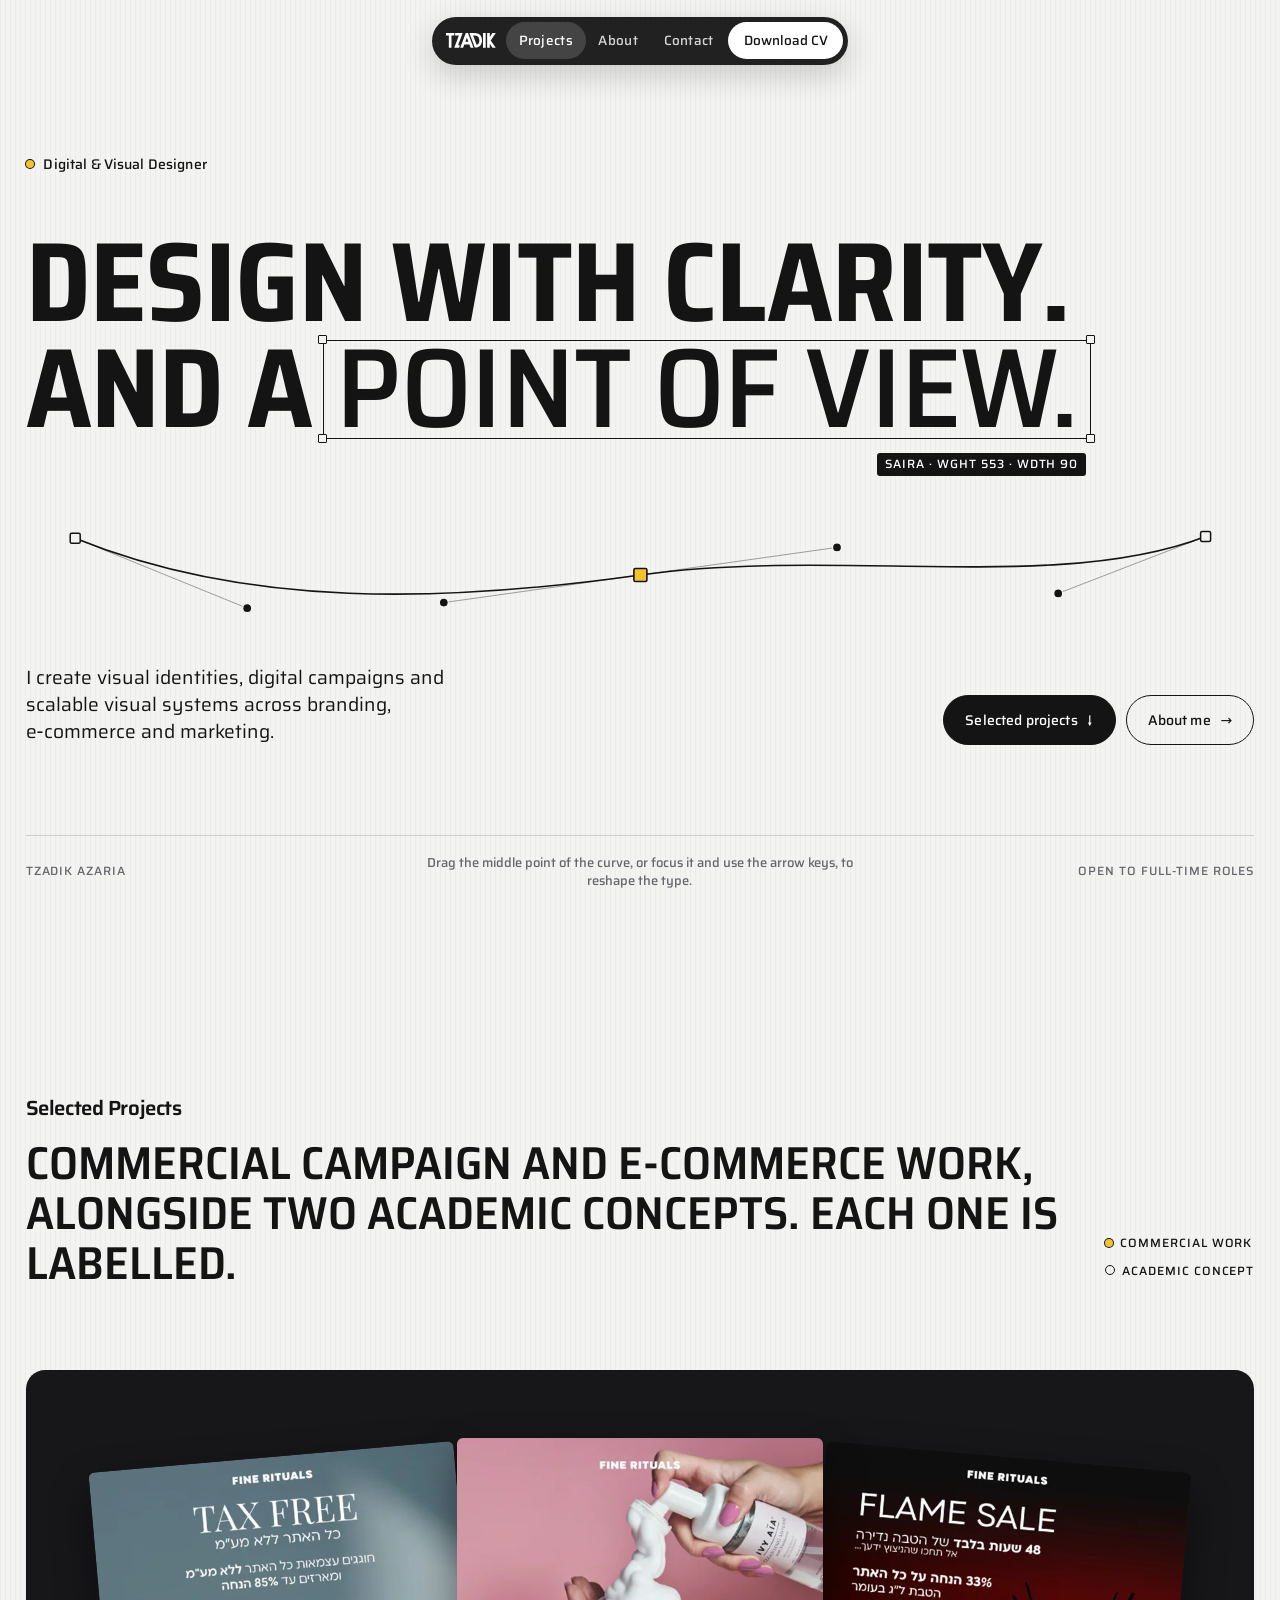
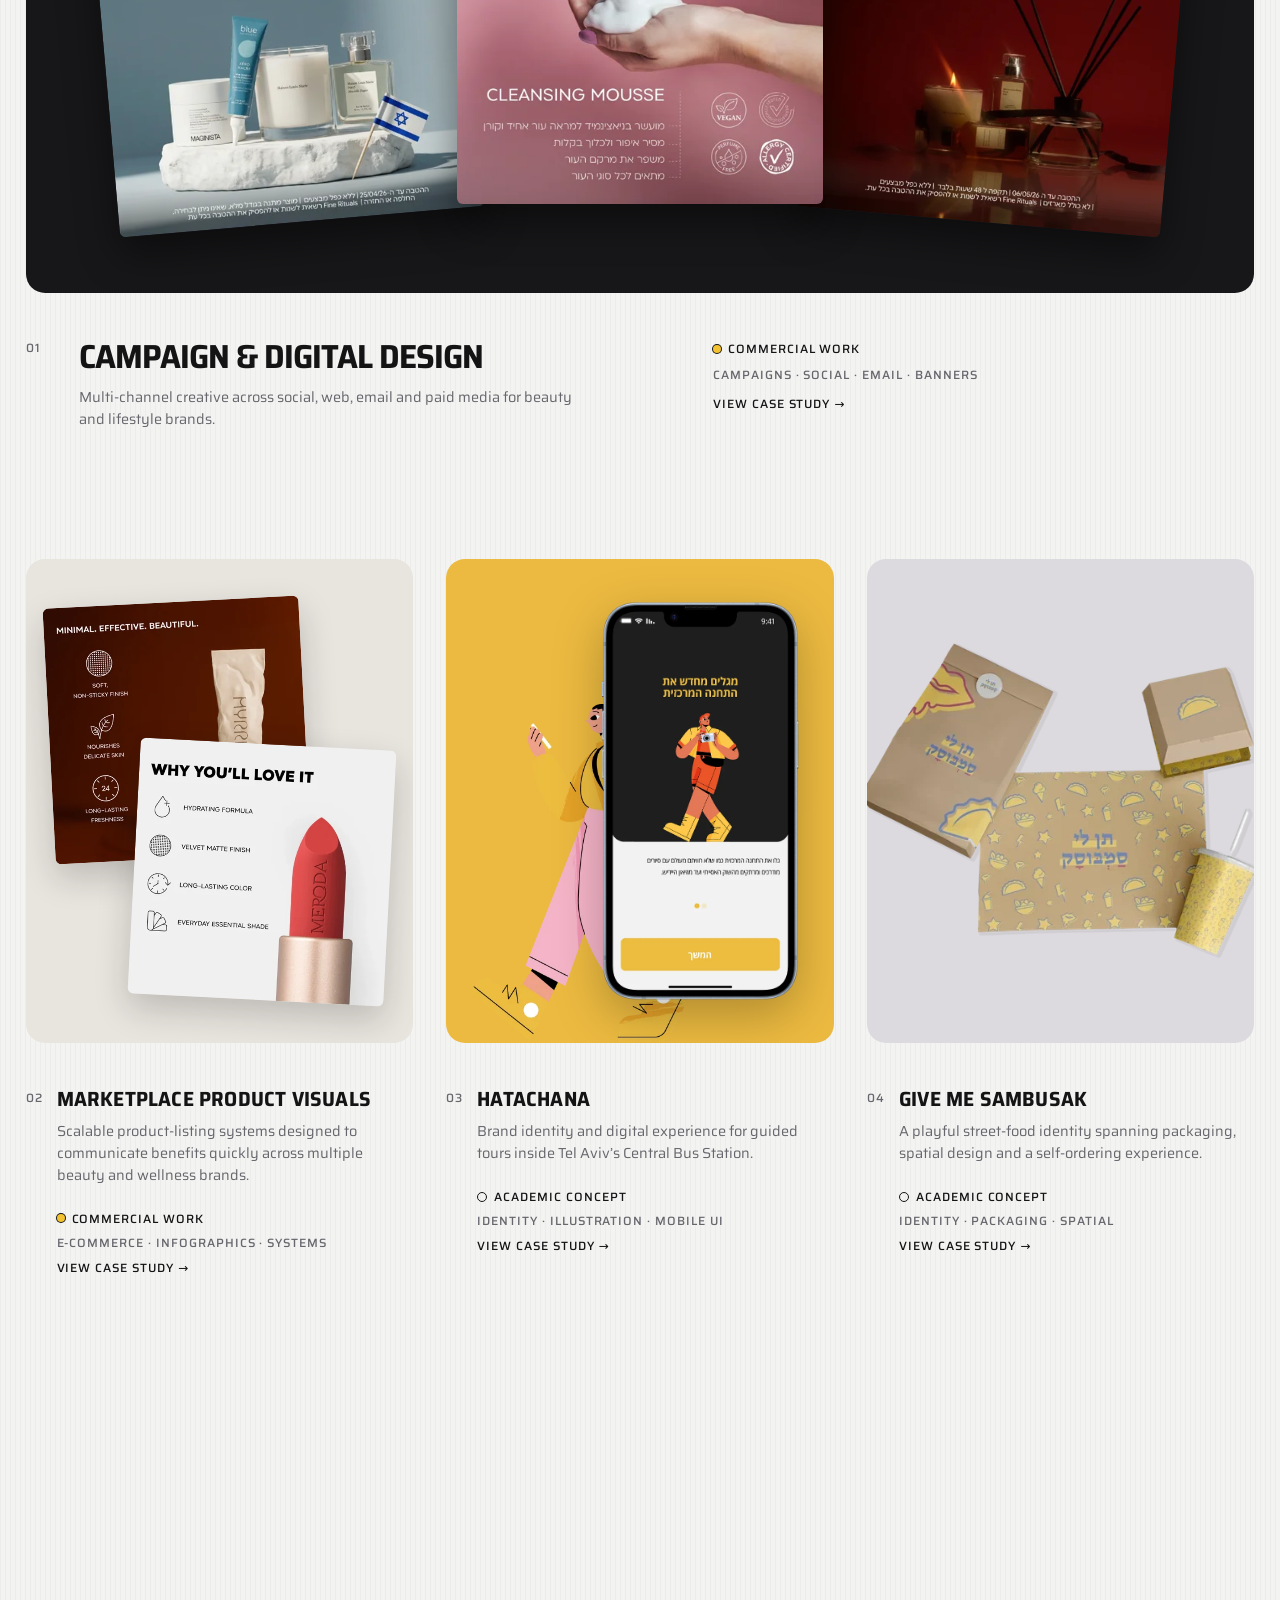
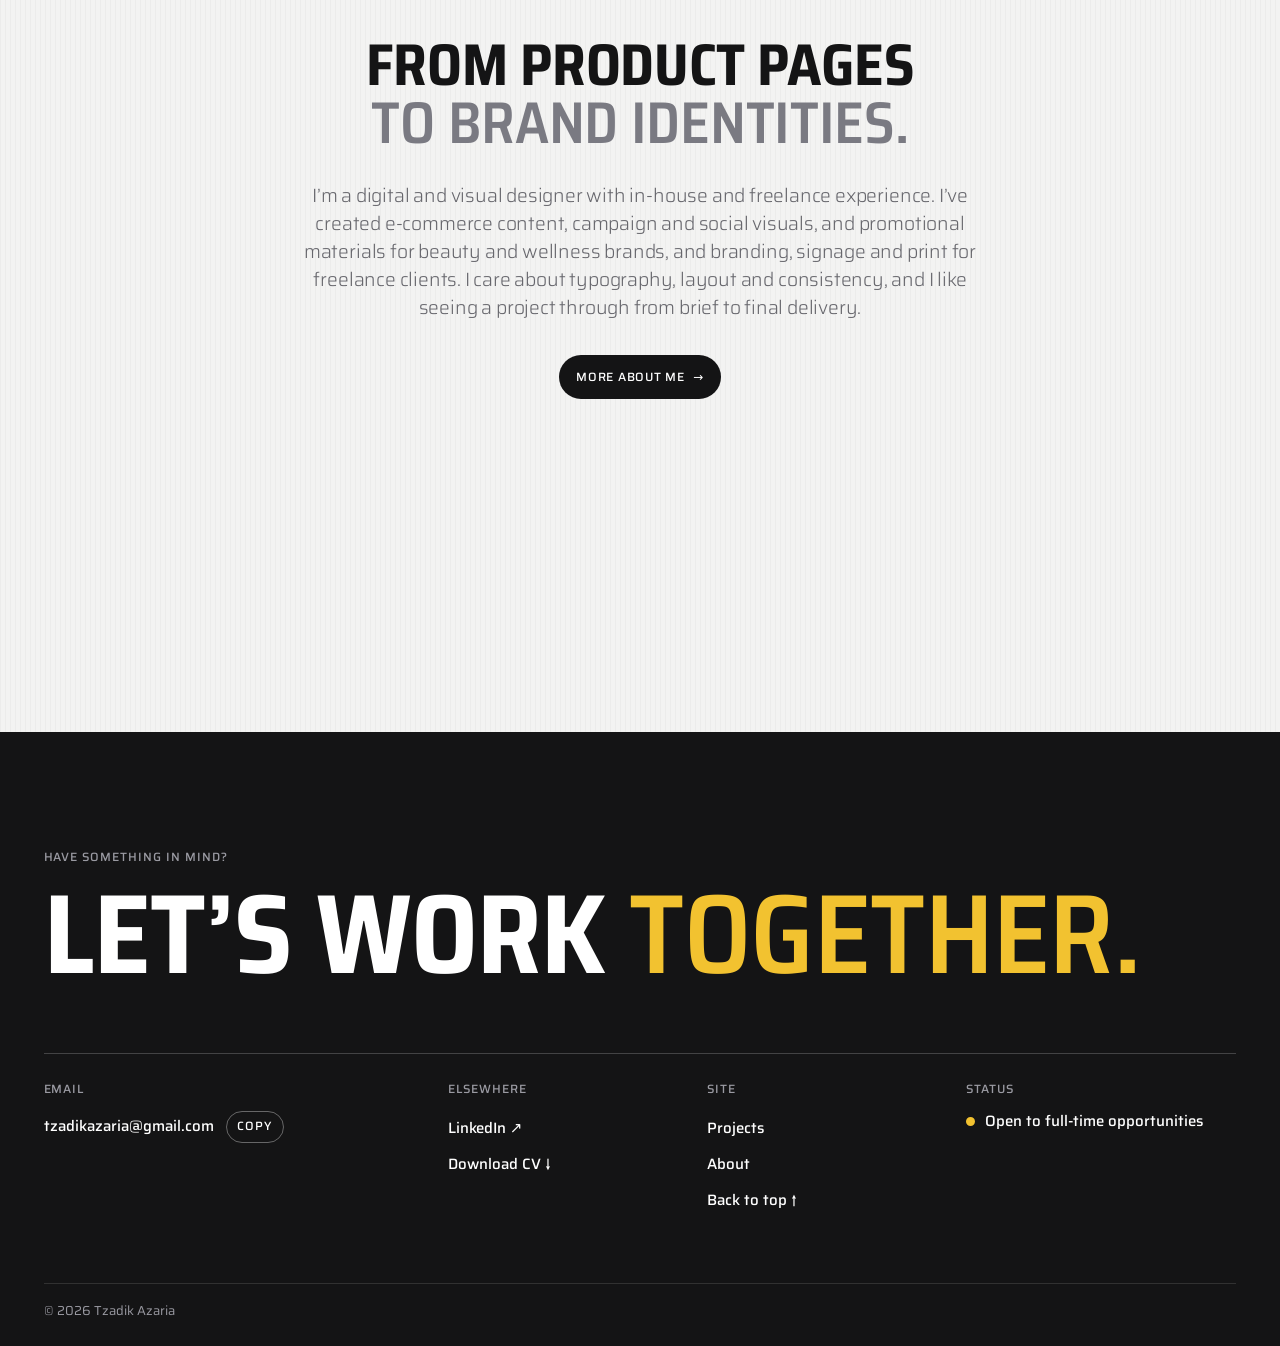
==== commit 41478a10: "PortfolioV9.13" ====
--- a/index.html
+++ b/index.html
@@ -1,11 +1,11 @@
-<!doctype html><html lang="en" id="top"><head><meta charset="utf-8"><meta name="viewport" content="width=device-width,initial-scale=1"><meta name="theme-color" content="#F3F3F2"><meta name="description" content="Portfolio of Tzadik Azaria, a digital designer with in-house and freelance experience in e-commerce, campaigns, branding and print."><meta property="og:title" content="Tzadik Azaria — Visual &amp; Creative Designer"><meta property="og:description" content="Portfolio of Tzadik Azaria, a digital designer with in-house and freelance experience in e-commerce, campaigns, branding and print."><meta property="og:type" content="website"><meta property="og:image" content="https://SITE_URL_PLACEHOLDER/assets/og/og-home.jpg"><meta property="og:image:width" content="1200"><meta property="og:image:height" content="630"><meta property="og:image:alt" content="Selected work by Tzadik Azaria"><meta name="twitter:card" content="summary_large_image"><meta name="twitter:image" content="https://SITE_URL_PLACEHOLDER/assets/og/og-home.jpg"><title>Tzadik Azaria — Visual &amp; Creative Designer</title><link rel="icon" href="favicon-tz-light.svg" type="image/svg+xml" media="(prefers-color-scheme: light)"><link rel="icon" href="favicon-tz-dark.svg" type="image/svg+xml" media="(prefers-color-scheme: dark)"><link rel="apple-touch-icon" href="apple-touch-icon-v94.png"><link rel="stylesheet" href="styles.css"><link rel="stylesheet" href="theme.css"><link rel="stylesheet" href="v9.css"><script src="app.js" defer></script></head><body class="home"><a class="skip" href="#main">Skip to content</a>
+<!doctype html><html lang="en" id="top"><head><meta charset="utf-8"><meta name="viewport" content="width=device-width,initial-scale=1"><meta name="theme-color" content="#F3F3F2"><meta name="description" content="Portfolio of Tzadik Azaria, a digital and visual designer creating visual identities, digital campaigns and scalable visual systems across branding, e-commerce and marketing."><meta property="og:title" content="Tzadik Azaria — Digital &amp; Visual Designer"><meta property="og:description" content="Portfolio of Tzadik Azaria, a digital and visual designer creating visual identities, digital campaigns and scalable visual systems across branding, e-commerce and marketing."><meta property="og:type" content="website"><meta property="og:image" content="https://tzadikazaria.com/assets/og/og-home.jpg"><meta property="og:image:width" content="1200"><meta property="og:image:height" content="630"><meta property="og:image:alt" content="Selected work by Tzadik Azaria"><meta name="twitter:card" content="summary_large_image"><meta name="twitter:image" content="https://tzadikazaria.com/assets/og/og-home.jpg"><title>Tzadik Azaria — Digital &amp; Visual Designer</title><link rel="icon" href="favicon-tz-light.svg" type="image/svg+xml" media="(prefers-color-scheme: light)"><link rel="icon" href="favicon-tz-dark.svg" type="image/svg+xml" media="(prefers-color-scheme: dark)"><link rel="apple-touch-icon" href="apple-touch-icon-v94.png"><link rel="stylesheet" href="styles.css"><link rel="stylesheet" href="theme.css"><link rel="stylesheet" href="v9.css"><script src="app.js" defer></script></head><body class="home"><a class="skip" href="#main">Skip to content</a>
 <header class="site-header" id="siteheader"><div class="hdr"><a class="brand" href="index.html" aria-label="Tzadik Azaria — home"><svg class="logo" role="img" aria-label="Tzadik" viewBox="0 0 117 35" fill="currentColor" xmlns="http://www.w3.org/2000/svg"> <path d="M37.1564 4.64562L37.1545 4.65131L28.2211 28.5096H32.526L30.4352 34.5H19.3094L21.0225 29.9664L24.1695 21.6005L25.112 19.0617L25.1129 19.0589L29.9721 6.03693H21.3063V0H38.8818L37.1564 4.64562Z" /> <path d="M19.3892 5.90406H12.797V34.4943H6.59402V5.90406H0V0.000949054H19.3892V5.90406Z" /> <path fill-rule="evenodd" clip-rule="evenodd" d="M49.2473 0.000949054H51.3106L64.2339 34.4943H57.5146L54.563 26.5631H42.8536L39.9011 34.4943H33.1799L46.1534 0.000949054H48.2233L48.7368 0L49.2473 0.000949054ZM45.0649 20.622H52.3593L48.7235 10.8401L45.0649 20.622Z" /> <path d="M102.191 9.38994L108.365 0.000949054H116.034L104.317 17.2861L116.101 34.4943H108.37L102.191 25.1822V34.4943H95.9863V0.000949054H102.191V9.38994Z" /> <path d="M92.5897 34.4934H86.3867V0H92.5897V34.4934Z" /> <path fill-rule="evenodd" clip-rule="evenodd" d="M65.9497 0.00474527C69.5105 0.00483633 72.6817 0.639252 75.3492 1.93512C81.1321 4.70135 84.0614 10.2331 84.0615 17.2946C84.0615 17.7243 84.0494 18.1661 84.0245 18.5977L84.0235 18.6214L84.0207 18.6451L83.9941 19.0295C83.9836 19.1686 83.9687 19.3233 83.9523 19.467C83.7431 21.7793 83.1843 23.9159 82.2687 25.8114L82.2621 25.8238L82.2573 25.8361L81.9954 26.3334C81.9095 26.4908 81.8259 26.6386 81.7524 26.77L81.1422 27.8623H81.0406C79.8883 29.4922 78.4177 30.8483 76.657 31.9005L76.6465 31.9062L76.0543 32.2403C75.45 32.5647 74.8076 32.8605 74.1249 33.1144L74.1239 33.1134C73.0869 33.5118 71.9676 33.8349 70.7795 34.0568L70.5859 34.0938H67.3221L66.8077 32.6987L66.5401 31.9765L57.4102 7.74333L57.4083 7.73858L56.2514 4.64467L56.2504 4.64372L54.5174 0.00474527H65.9497ZM68.293 19.0523L68.2939 19.056L69.2363 21.5948L71.5425 27.7266C71.8018 27.6319 72.0504 27.5306 72.2875 27.421L72.2951 27.4172C72.9233 27.1299 73.4905 26.789 74.0157 26.4008C74.6381 25.9278 75.1645 25.4215 75.5997 24.8586L75.6007 24.8576C75.7712 24.6373 75.9121 24.4431 76.0268 24.2607L76.0391 24.2426L76.0505 24.2236C76.9368 22.8759 77.5154 21.1668 77.7123 19.0646L77.7161 19.0285L77.7199 18.9934C77.7447 18.7997 77.7624 18.5925 77.7712 18.3841L77.7731 18.3367L77.7778 18.2902C77.8022 18.0079 77.8034 17.7005 77.8034 17.2946C77.8034 13.8413 76.9242 11.2344 75.3985 9.426C73.9038 7.6545 71.5868 6.41146 68.2047 6.03124H63.4366L68.293 19.0523Z" /> </svg> </a><nav class="nav" id="navigation" aria-label="Main navigation"><div class="nav-main"><a href="index.html#work" aria-current="page">Projects</a><a href="about.html">About</a><a href="#contact">Contact</a></div><div class="nav-side"><a class="pill" href="assets/TzadikAzaria_CV.pdf" download="Tzadik-Azaria-CV.pdf">Download CV</a></div></nav><button class="menu-toggle" aria-expanded="false" aria-controls="navigation">Menu</button></div></header>
 <main id="main">
 <section class="hero2" id="hero" aria-labelledby="hero-title">
-<div class="hero2-in wide"><p class="eyebrow"><i aria-hidden="true"></i>Visual &amp; Creative Designer</p>
+<div class="hero2-in wide"><p class="eyebrow"><i aria-hidden="true"></i>Digital &amp; Visual Designer</p>
 <h1 id="hero-title"><span>Design with clarity.</span><span class="l2">And a <b class="sel">point of view.<i class="hd tl"></i><i class="hd tr"></i><i class="hd bl"></i><i class="hd br"></i><em class="dim" aria-hidden="true">W 0 × H 0</em></b></span></h1>
 <svg class="vec" role="group" aria-label="Interactive curve that reshapes the headline type"><path class="vp" d=""/><path class="vh" d=""/><g class="vpts"></g></svg>
-<div class="hero-row"><p class="sub">Digital designer with in-house and freelance experience across e&#8209;commerce, campaigns, branding and print.</p>
+<div class="hero-row"><p class="sub">I create visual identities, digital campaigns and scalable visual systems across branding, e&#8209;commerce and marketing.</p>
 <div class="actions"><a class="cta" href="#work">Selected projects <span aria-hidden="true">↓</span></a><a class="ghost" href="about.html">About me <span aria-hidden="true">→</span></a></div></div>
 <div class="hero-foot"><span>Tzadik Azaria</span><p class="hint">Drag the middle point of the curve, or focus it and use the arrow keys, to reshape the type.</p><span>Open to full-time roles</span></div></div></section>
 
@@ -13,11 +13,11 @@
 <div class="pj-grid">
 <a class="pj feat rv" href="campaign.html"><span class="pj-m feat-m" style="--bg:#171719"><span class="trio3"><img src="assets/campaign-04.webp" srcset="assets/campaign-04-480.webp 480w, assets/campaign-04.webp 1080w" sizes="(max-width:700px) 40vw, 28vw" width="1080" height="1080" alt="Fine Rituals Tax Free campaign" loading="eager" decoding="async"><img src="assets/campaign-16.webp" srcset="assets/campaign-16-480.webp 480w, assets/campaign-16.webp 1080w" sizes="(max-width:700px) 40vw, 28vw" width="1080" height="1080" alt="Cleansing mousse campaign" loading="eager" decoding="async"><img src="assets/campaign-09.webp" srcset="assets/campaign-09-480.webp 480w, assets/campaign-09-960.webp 960w, assets/campaign-09.webp 1800w" sizes="(max-width:700px) 40vw, 28vw" width="1800" height="1800" alt="Flame Sale social campaign" loading="eager" decoding="async"></span><span class="go" aria-hidden="true">↗</span></span><span class="pj-c"><span class="pj-n">01</span><span class="pj-t"><h3>Campaign &amp; Digital Design</h3><p>Multi-channel creative across social, web, email and paid media for beauty and lifestyle brands.</p></span><span class="pj-k"><span class="kind real">Commercial work</span><span class="pj-tags">Campaigns · Social · Email · Banners</span><span class="pj-cta">View case study <i aria-hidden="true">→</i></span></span></span></a>
 <a class="pj rv" href="marketplace.html"><span class="pj-m" style="--bg:#E8E4DE"><span class="mk"><img src="assets/marketplace-09.webp" srcset="assets/marketplace-09-480.webp 480w, assets/marketplace-09.webp 940w" sizes="(max-width:700px) 60vw, 24vw" width="940" height="940" alt="Beauty product listing with benefit icons" loading="lazy" decoding="async"><img src="assets/marketplace-02.webp" srcset="assets/marketplace-02-480.webp 480w, assets/marketplace-02-960.webp 960w, assets/marketplace-02.webp 1800w" sizes="(max-width:700px) 60vw, 24vw" width="1800" height="1800" alt="Lip product benefits and features" loading="lazy" decoding="async"></span><span class="go" aria-hidden="true">↗</span></span><span class="pj-c"><span class="pj-n">02</span><span class="pj-t"><h3>Marketplace Product Visuals</h3><p>Scalable product-listing systems designed to communicate benefits quickly across multiple beauty and wellness brands.</p></span><span class="pj-k"><span class="kind real">Commercial work</span><span class="pj-tags">E-commerce · Infographics · Systems</span><span class="pj-cta">View case study <i aria-hidden="true">→</i></span></span></span></a>
-<a class="pj rv" href="hatachana.html"><span class="pj-m" style="--bg:#ECBA40"><span class="ht"><img src="assets/hatachana-01.webp" srcset="assets/hatachana-01.webp 347w" sizes="(max-width:700px) 40vw, 14vw" width="347" height="542" alt="Illustrated urban explorer" loading="lazy" decoding="async"><img src="assets/home-05.webp" srcset="assets/home-05.webp 487w" sizes="(max-width:700px) 40vw, 16vw" width="487" height="983" alt="Hatachana mobile tour experience" loading="lazy" decoding="async"></span><span class="go" aria-hidden="true">↗</span></span><span class="pj-c"><span class="pj-n">03</span><span class="pj-t"><h3>Hatachana</h3><p>Visual identity and mobile experience for guided tours inside Tel Aviv’s Central Bus Station.</p></span><span class="pj-k"><span class="kind acad">Academic concept</span><span class="pj-tags">Identity · Illustration · Mobile UI</span><span class="pj-cta">View case study <i aria-hidden="true">→</i></span></span></span></a>
+<a class="pj rv" href="hatachana.html"><span class="pj-m" style="--bg:#ECBA40"><span class="ht"><img src="assets/hatachana-01.webp" srcset="assets/hatachana-01.webp 347w" sizes="(max-width:700px) 40vw, 14vw" width="347" height="542" alt="Illustrated urban explorer" loading="lazy" decoding="async"><img src="assets/home-05.webp" srcset="assets/home-05.webp 487w" sizes="(max-width:700px) 40vw, 16vw" width="487" height="983" alt="Hatachana mobile tour experience" loading="lazy" decoding="async"></span><span class="go" aria-hidden="true">↗</span></span><span class="pj-c"><span class="pj-n">03</span><span class="pj-t"><h3>Hatachana</h3><p>Brand identity and digital experience for guided tours inside Tel Aviv’s Central Bus Station.</p></span><span class="pj-k"><span class="kind acad">Academic concept</span><span class="pj-tags">Identity · Illustration · Mobile UI</span><span class="pj-cta">View case study <i aria-hidden="true">→</i></span></span></span></a>
 <a class="pj rv" href="sambusak.html"><span class="pj-m" style="--bg:#DDDADF"><span class="sb"><img src="assets/home-07-cut.webp" srcset="assets/home-07-cut-480.webp 480w, assets/home-07-cut-960.webp 960w, assets/home-07-cut.webp 1153w" sizes="(max-width:700px) 90vw, 32vw" width="1153" height="904" alt="Give Me Sambusak brand packaging" loading="lazy" decoding="async"></span><span class="go" aria-hidden="true">↗</span></span><span class="pj-c"><span class="pj-n">04</span><span class="pj-t"><h3>Give Me Sambusak</h3><p>A playful street-food identity spanning packaging, spatial design and a self-ordering experience.</p></span><span class="pj-k"><span class="kind acad">Academic concept</span><span class="pj-tags">Identity · Packaging · Spatial</span><span class="pj-cta">View case study <i aria-hidden="true">→</i></span></span></span></a>
 </div></section>
 
-<section class="about-strip wrap"><h2 class="rv">From product pages<br><em>to brand identities.</em></h2><p class="rv">I’m a digital designer with in-house and freelance experience. I’ve created e-commerce content, campaign and social visuals, and promotional materials for beauty and wellness brands, and branding, signage and print for freelance clients. I care about typography, layout and consistency, and I like seeing a project through from brief to final delivery.</p><a class="text-link rv" href="about.html">More about me <span aria-hidden="true">→</span></a></section></main>
+<section class="about-strip wrap"><h2 class="rv">From product pages<br><em>to brand identities.</em></h2><p class="rv">I’m a digital and visual designer with in-house and freelance experience. I’ve created e-commerce content, campaign and social visuals, and promotional materials for beauty and wellness brands, and branding, signage and print for freelance clients. I care about typography, layout and consistency, and I like seeing a project through from brief to final delivery.</p><a class="text-link rv" href="about.html">More about me <span aria-hidden="true">→</span></a></section></main>
 <footer class="footer" id="contact"><div class="wrap"><p class="eyebrow">Have something in mind?</p><a class="footer-title" href="mailto:tzadikazaria@gmail.com">Let’s work <em>together.</em></a>
 <div class="footer-grid">
 <div class="fg-mail"><p class="fl">Email</p><span class="mail"><a href="mailto:tzadikazaria@gmail.com">tzadikazaria@gmail.com</a><button class="copy" type="button" data-copy="tzadikazaria@gmail.com" aria-label="Copy email address">Copy</button></span></div>
--- a/v9.css
+++ b/v9.css
@@ -716,3 +716,11 @@
 .fstatus:before{content:"";flex:none;width:9px;height:9px;margin-top:.4em;border-radius:50%;background:var(--accent)}
 .fcopy{margin:clamp(40px,5vw,72px) 0 0;padding-top:18px;border-top:1px solid rgba(255,255,255,.12);font:400 13px/1.4 var(--body);color:#9A9AA2}
 @media (max-width:900px){.footer-grid{grid-template-columns:1fr 1fr}.fg-mail,.fg-status{grid-column:1/-1}.footer-grid li a{min-height:44px}.fg-status{order:5}}
+
+/* V9.12 — headings on Marketplace and Hatachana use Instrument Sans (a free neo-grotesque close to Neue Montreal). Scoped to body.ff2. */
+@font-face{font-family:'Instrument Sans';font-weight:600;font-style:normal;font-display:swap;src:url(assets/fonts/instrument-sans-600.woff2) format('woff2')}
+@font-face{font-family:'Instrument Sans';font-weight:700;font-style:normal;font-display:swap;src:url(assets/fonts/instrument-sans-700.woff2) format('woff2')}
+body.ff2 .ct,body.ff2 .lede,body.ff2 .sx-t h2,body.ff2 .steps strong,body.ff2 .outs strong,body.ff2 .nxb .nx-h{font-family:'Instrument Sans','Helvetica Neue',Arial,sans-serif;font-stretch:100%;font-weight:700;letter-spacing:-.005em}
+body.ff2 .sx-t h2{letter-spacing:0}
+.sw.five{grid-template-columns:repeat(5,minmax(0,1fr))}
+@media (max-width:700px){.sw.five{grid-template-columns:repeat(2,minmax(0,1fr))}}
